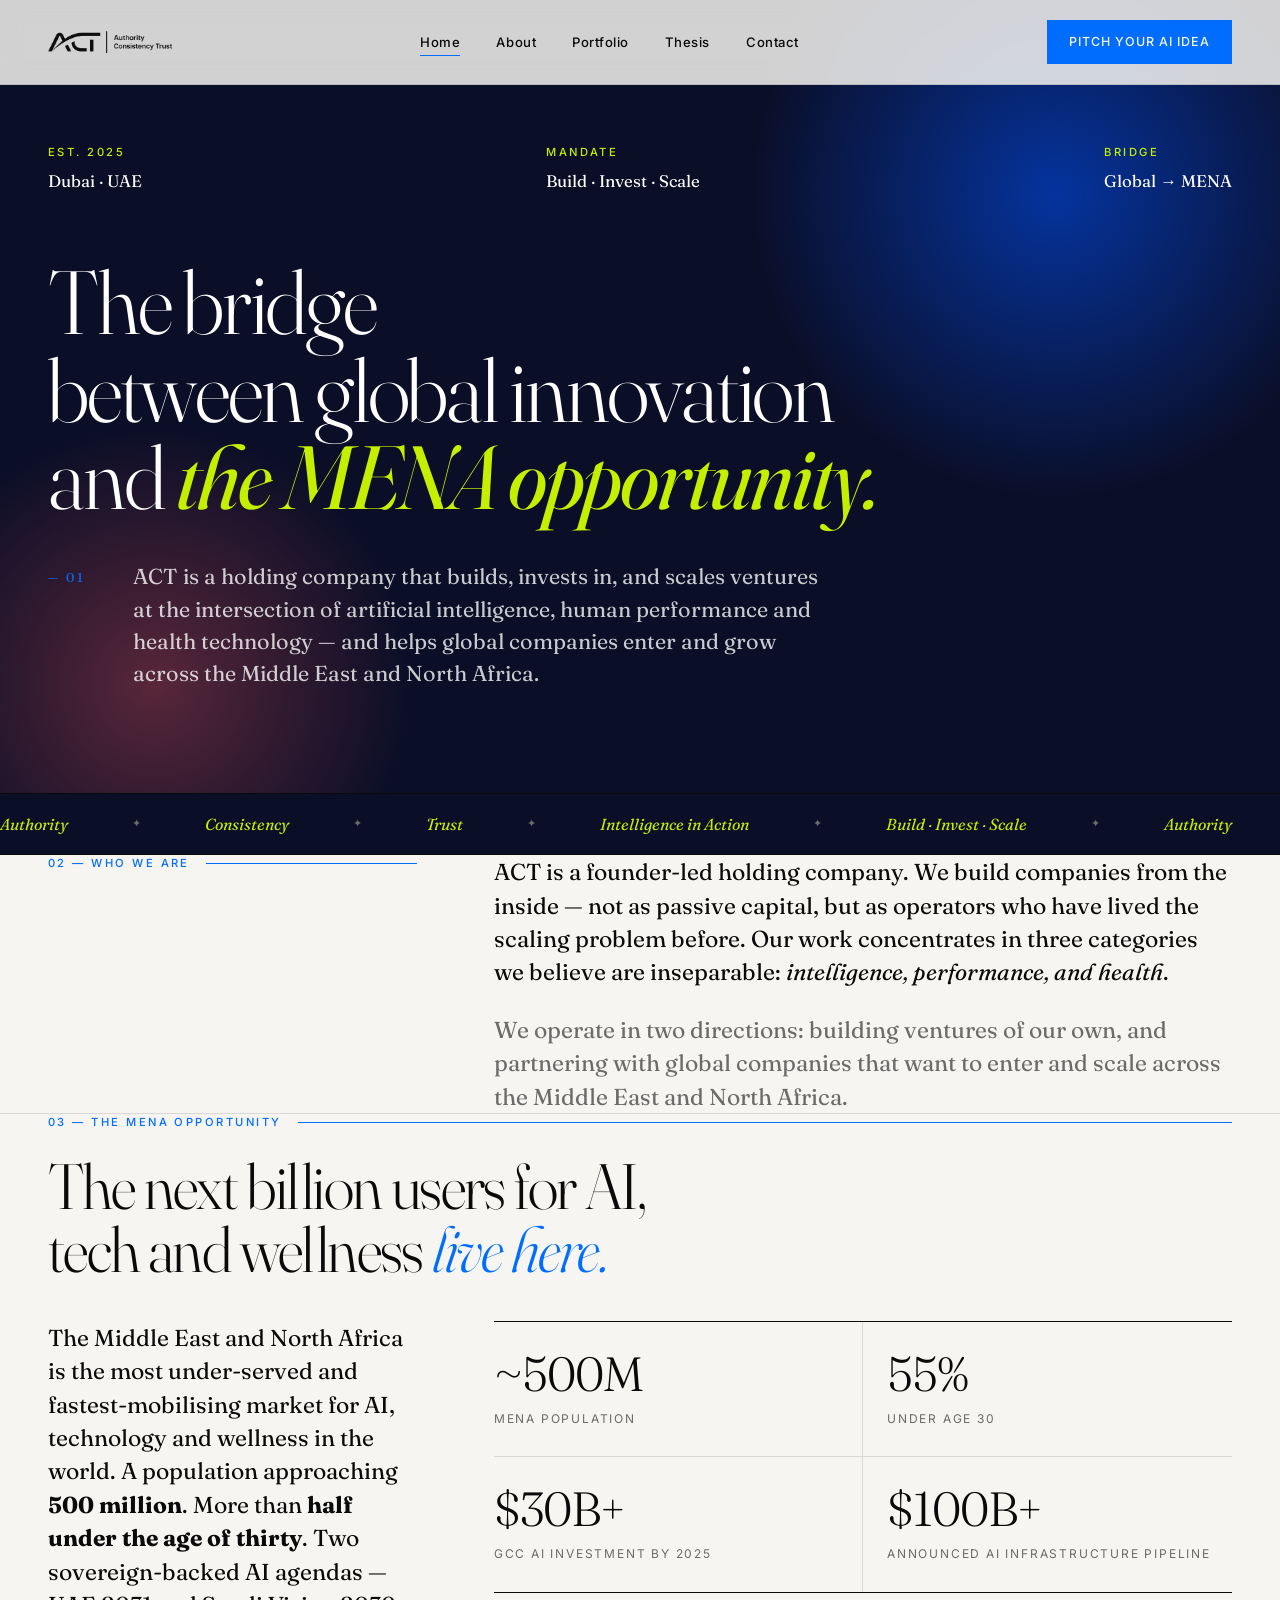
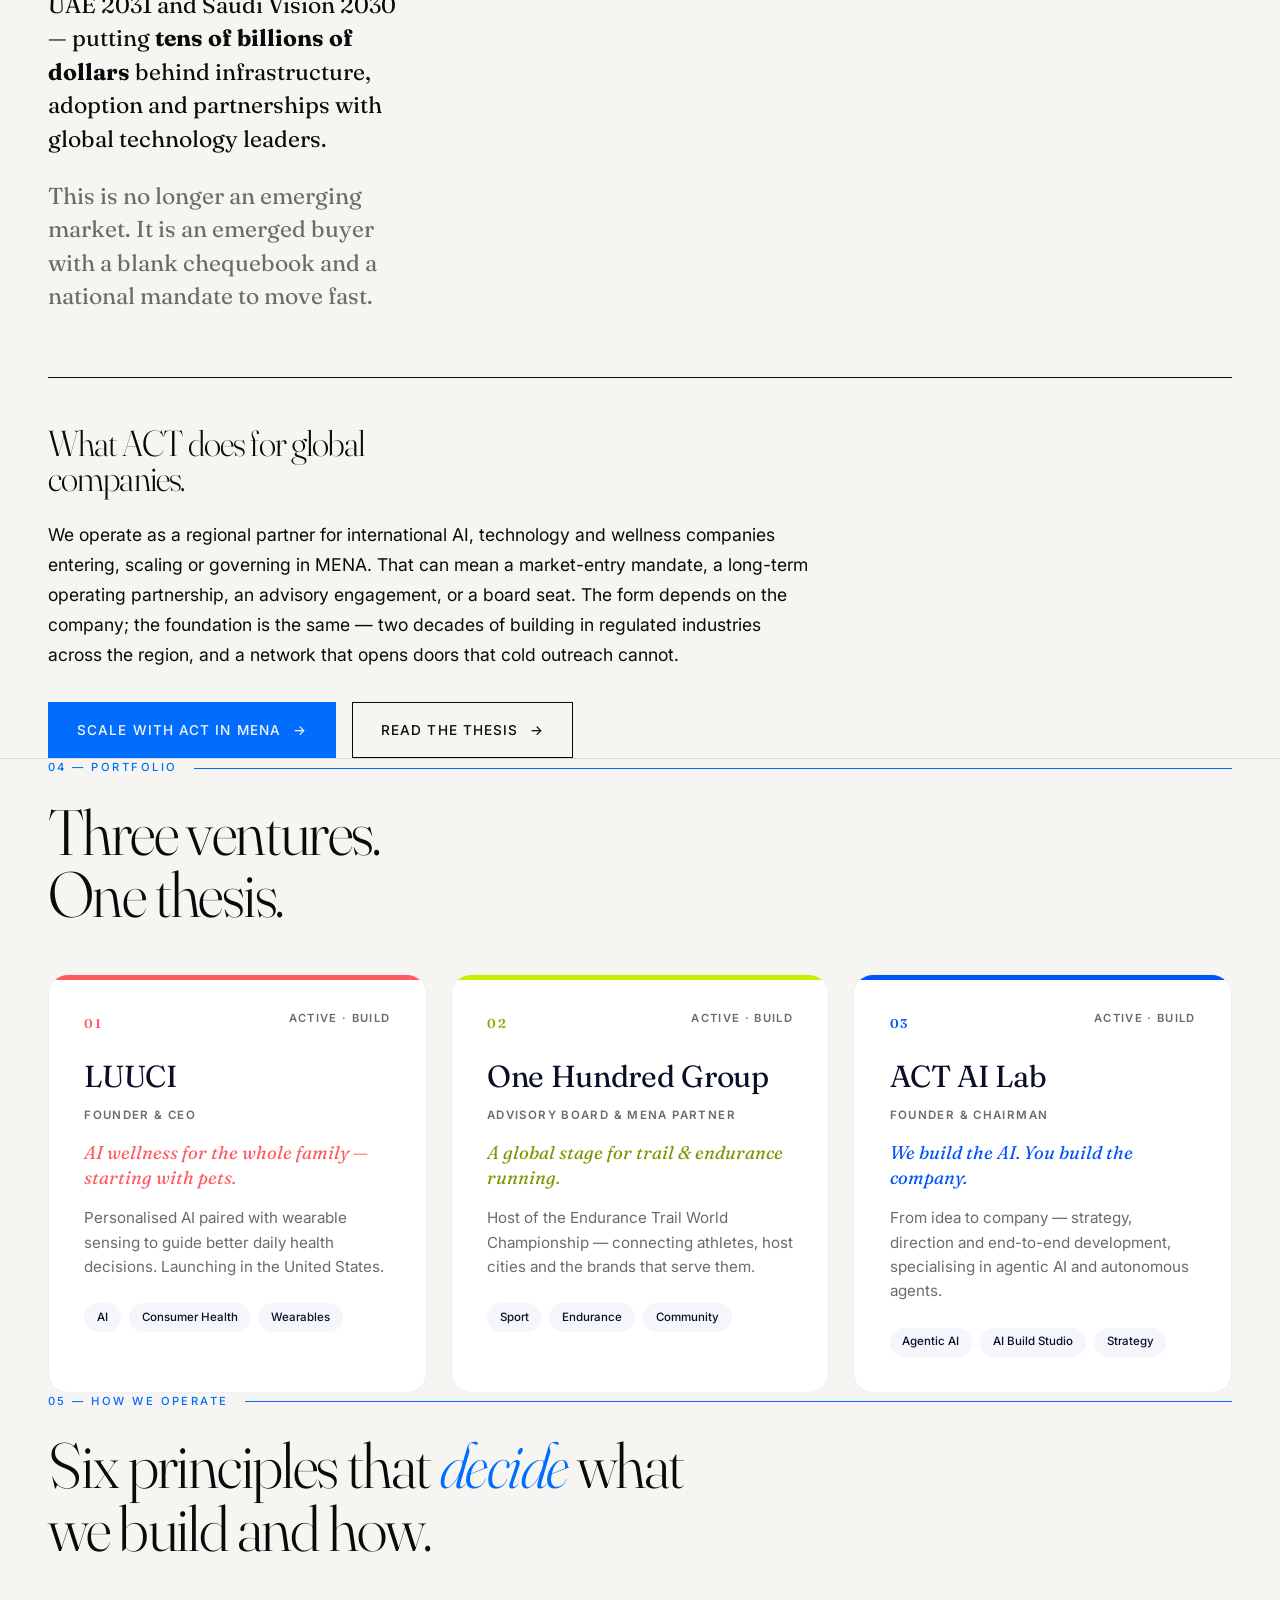
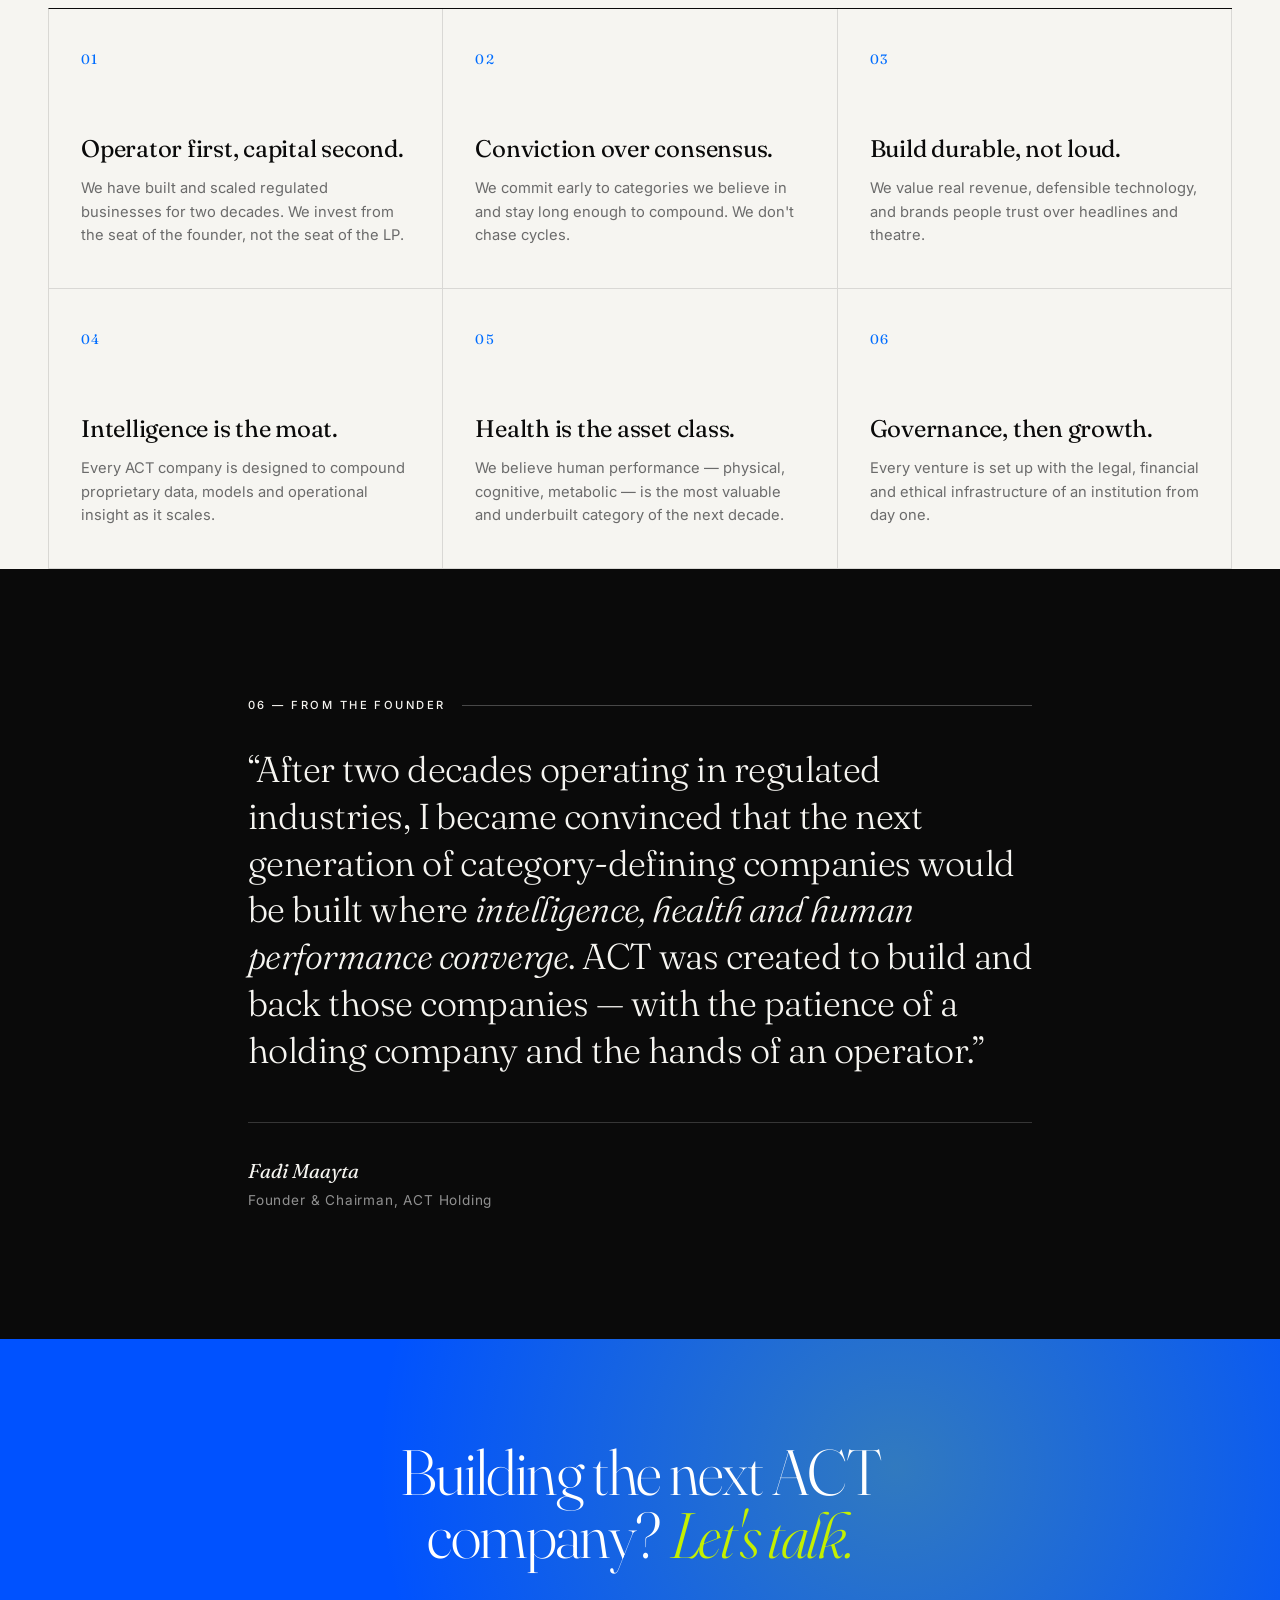
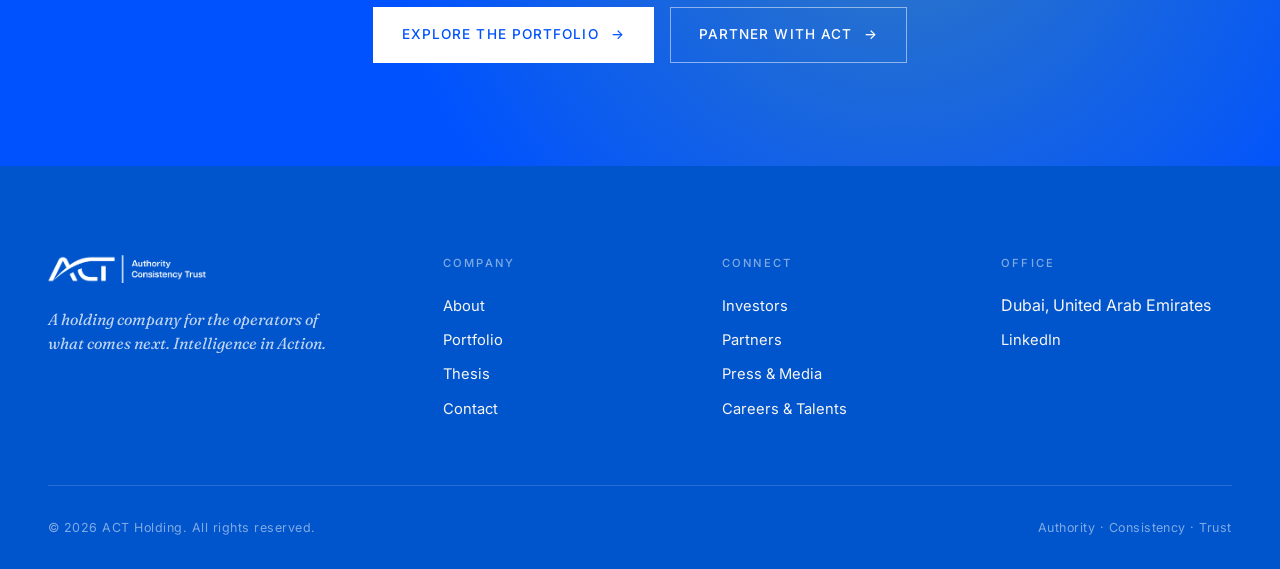
==== index.html @ 9101738a "Update index.html" ====
<!doctype html>
<html lang="en">
<head>
  <meta charset="utf-8">
  <meta name="viewport" content="width=device-width, initial-scale=1">
  <title>ACT Holding — Intelligence in Action</title>
  <meta name="description" content="ACT is a Dubai-based holding company building and scaling ventures at the intersection of artificial intelligence, human performance and health technology.">
  <meta property="og:title" content="ACT Holding — Intelligence in Action">
  <meta property="og:description" content="A holding company building and scaling ventures at the intersection of artificial intelligence, human performance and health technology.">
  <meta property="og:type" content="website">
  <link rel="icon" type="image/png" href="assets/logos/act-logo-black.png">
  <link rel="stylesheet" href="assets/styles.css">
</head>
<body>

<nav class="nav" aria-label="Primary">
  <div class="nav-inner">
    <a href="index.html" class="nav-logo" aria-label="ACT Holding home">
      <img src="assets/logos/act-logo-black.png" alt="ACT Holding">
    </a>
    <ul class="nav-links" id="nav-links">
      <li><a href="index.html" class="current">Home</a></li>
      <li><a href="about.html">About</a></li>
      <li><a href="portfolio.html">Portfolio</a></li>
      <li><a href="thesis.html">Thesis</a></li>
      <li><a href="contact.html">Contact</a></li>
    </ul>
    <a href="apply.html" class="nav-cta">Pitch Your AI Idea</a>
    <button class="menu-toggle" aria-label="Toggle menu" aria-expanded="false" aria-controls="nav-links">
      <svg viewBox="0 0 24 24" fill="none" stroke="currentColor" stroke-width="1.5"><path d="M3 6h18M3 12h18M3 18h18"/></svg>
    </button>
  </div>
</nav>

<!-- HERO -->
<header class="hero container">
  <div class="hero-meta">
    <div class="hero-meta-block">
      <span class="eyebrow muted">Est. 2025</span>
      <span class="value">Dubai · UAE</span>
    </div>
    <div class="hero-meta-block">
      <span class="eyebrow muted">Mandate</span>
      <span class="value">Build · Invest · Scale</span>
    </div>
    <div class="hero-meta-block">
      <span class="eyebrow muted">Bridge</span>
      <span class="value">Global → MENA</span>
    </div>
  </div>

  <h1 class="display h1">
    The bridge<br>
    between global innovation<br>
    and <span class="em">the MENA opportunity.</span>
  </h1>

  <div class="hero-tagline">
    <span class="hero-tagline-num">— 01</span>
    <p>
      ACT is a holding company that builds, invests in, and scales ventures at
      the intersection of artificial intelligence, human performance and
      health technology — and helps global companies enter and grow across
      the Middle East and North Africa.
    </p>
  </div>
</header>

<!-- TICKER -->
<div class="ticker" aria-hidden="true">
  <div class="ticker-track">
    <span class="ticker-item">Authority</span>
    <span class="ticker-item">Consistency</span>
    <span class="ticker-item">Trust</span>
    <span class="ticker-item">Intelligence in Action</span>
    <span class="ticker-item">Build · Invest · Scale</span>
    <span class="ticker-item">Authority</span>
    <span class="ticker-item">Consistency</span>
    <span class="ticker-item">Trust</span>
    <span class="ticker-item">Intelligence in Action</span>
    <span class="ticker-item">Build · Invest · Scale</span>
  </div>
</div>

<!-- WHO WE ARE -->
<section class="container reveal">
  <div class="two-col">
    <div>
      <div class="divider">
        <span class="eyebrow">02 — Who we are</span>
        <span class="line"></span>
      </div>
    </div>
    <div>
      <p class="lead">
        ACT is a founder-led holding company. We build companies from the inside —
        not as passive capital, but as operators who have lived the
        scaling problem before. Our work concentrates in three categories
        we believe are inseparable: <em>intelligence, performance, and health</em>.
      </p>
      <p class="lead" style="margin-top: 1.5rem; color: var(--muted);">
        We operate in two directions: building ventures of our own, and
        partnering with global companies that want to enter and scale
        across the Middle East and North Africa.
      </p>
    </div>
  </div>
</section>

<hr class="rule-soft">

<!-- MENA OPPORTUNITY — the core positioning -->
<section class="container reveal">
  <div class="divider">
    <span class="eyebrow">03 — The MENA opportunity</span>
    <span class="line"></span>
  </div>
  <h2 class="display h2" style="max-width: 18ch; margin-bottom: 2.5rem;">
    The next billion users for AI, tech and wellness <span class="italic">live here.</span>
  </h2>

  <div class="two-col">
    <div>
      <p class="lead" style="margin-bottom: 1.5rem;">
        The Middle East and North Africa is the most under-served and
        fastest-mobilising market for AI, technology and wellness in the world.
        A population approaching <strong>500 million</strong>. More than
        <strong>half under the age of thirty</strong>. Two sovereign-backed
        AI agendas — UAE 2031 and Saudi Vision 2030 — putting <strong>tens
        of billions of dollars</strong> behind infrastructure, adoption and
        partnerships with global technology leaders.
      </p>
      <p class="lead" style="color: var(--muted);">
        This is no longer an emerging market. It is an emerged buyer with
        a blank chequebook and a national mandate to move fast.
      </p>
    </div>

    <div>
      <div class="fact-grid" style="grid-template-columns: 1fr 1fr;">
        <div class="fact" style="border-right: 1px solid var(--hair); border-bottom: 1px solid var(--hair); padding: 1.75rem 1.5rem 1.75rem 0;">
          <span class="figure">~500M</span>
          <span class="label">MENA population</span>
        </div>
        <div class="fact" style="border-right: 0; border-bottom: 1px solid var(--hair); padding: 1.75rem 0 1.75rem 1.5rem;">
          <span class="figure">55%</span>
          <span class="label">Under age 30</span>
        </div>
        <div class="fact" style="border-right: 1px solid var(--hair); padding: 1.75rem 1.5rem 1.75rem 0;">
          <span class="figure">$30B+</span>
          <span class="label">GCC AI investment by 2025</span>
        </div>
        <div class="fact" style="border-right: 0; padding: 1.75rem 0 1.75rem 1.5rem;">
          <span class="figure">$100B+</span>
          <span class="label">Announced AI infrastructure pipeline</span>
        </div>
      </div>
    </div>
  </div>

  <div style="margin-top: 4rem; padding-top: 3rem; border-top: 1px solid var(--black);">
    <h3 class="display h3" style="max-width: 22ch; margin-bottom: 1.5rem;">
      What ACT does for global companies.
    </h3>
    <p class="body large" style="max-width: 70ch; color: var(--black); margin-bottom: 2rem;">
      We operate as a regional partner for international AI, technology and
      wellness companies entering, scaling or governing in MENA. That can
      mean a market-entry mandate, a long-term operating partnership, an
      advisory engagement, or a board seat. The form depends on the company;
      the foundation is the same — two decades of building in regulated
      industries across the region, and a network that opens doors that
      cold outreach cannot.
    </p>

    <div class="cta-row">
      <a href="contact.html#partner" class="btn btn-primary">Scale with ACT in MENA <span class="arrow">→</span></a>
      <a href="thesis.html" class="btn btn-ghost">Read the thesis <span class="arrow">→</span></a>
    </div>
  </div>
</section>

<hr class="rule-soft">

<!-- PORTFOLIO -->
<section class="container reveal ventures-section">
  <div class="divider">
    <span class="eyebrow">04 — Portfolio</span>
    <span class="line"></span>
  </div>
  <h2 class="display h2" style="max-width: 16ch; margin-bottom: 3rem;">
    Three ventures.<br>One thesis.
  </h2>

  <div class="vgrid">

    <a href="portfolio.html#luuci" class="vcard luuci">
      <div class="bar"></div>
      <span class="vnum">01</span><span class="vstage">Active · Build</span>
      <h3 class="vname">LUUCI</h3>
      <div class="vrole">Founder &amp; CEO</div>
      <p class="vtag">AI wellness for the whole family — starting with pets.</p>
      <p class="vdesc">Personalised AI paired with wearable sensing to guide better daily health decisions. Launching in the United States.</p>
      <div class="chips"><span class="chip">AI</span><span class="chip">Consumer Health</span><span class="chip">Wearables</span></div>
    </a>

    <a href="portfolio.html#one-hundred" class="vcard one">
      <div class="bar"></div>
      <span class="vnum">02</span><span class="vstage">Active · Build</span>
      <h3 class="vname">One Hundred Group</h3>
      <div class="vrole">Advisory Board &amp; MENA Partner</div>
      <p class="vtag">A global stage for trail &amp; endurance running.</p>
      <p class="vdesc">Host of the Endurance Trail World Championship — connecting athletes, host cities and the brands that serve them.</p>
      <div class="chips"><span class="chip">Sport</span><span class="chip">Endurance</span><span class="chip">Community</span></div>
    </a>

    <a href="portfolio.html#act-ai-lab" class="vcard lab">
      <div class="bar"></div>
      <span class="vnum">03</span><span class="vstage">Active · Build</span>
      <h3 class="vname">ACT AI Lab</h3>
      <div class="vrole">Founder &amp; Chairman</div>
      <p class="vtag">We build the AI. You build the company.</p>
      <p class="vdesc">From idea to company — strategy, direction and end-to-end development, specialising in agentic AI and autonomous agents.</p>
      <div class="chips"><span class="chip">Agentic AI</span><span class="chip">AI Build Studio</span><span class="chip">Strategy</span></div>
    </a>

  </div>
</section>

<!-- HOW WE OPERATE / PRINCIPLES -->
<section class="container reveal">
  <div class="divider">
    <span class="eyebrow">05 — How we operate</span>
    <span class="line"></span>
  </div>
  <h2 class="display h2" style="max-width: 18ch; margin-bottom: 3rem;">
    Six principles that <span class="italic">decide</span> what we build and how.
  </h2>

  <div class="principles-grid">
    <div class="principle">
      <span class="principle-num">01</span>
      <div>
        <h3 class="principle-title">Operator first, capital second.</h3>
        <p class="principle-body">We have built and scaled regulated businesses for two decades. We invest from the seat of the founder, not the seat of the LP.</p>
      </div>
    </div>
    <div class="principle">
      <span class="principle-num">02</span>
      <div>
        <h3 class="principle-title">Conviction over consensus.</h3>
        <p class="principle-body">We commit early to categories we believe in and stay long enough to compound. We don't chase cycles.</p>
      </div>
    </div>
    <div class="principle">
      <span class="principle-num">03</span>
      <div>
        <h3 class="principle-title">Build durable, not loud.</h3>
        <p class="principle-body">We value real revenue, defensible technology, and brands people trust over headlines and theatre.</p>
      </div>
    </div>
    <div class="principle">
      <span class="principle-num">04</span>
      <div>
        <h3 class="principle-title">Intelligence is the moat.</h3>
        <p class="principle-body">Every ACT company is designed to compound proprietary data, models and operational insight as it scales.</p>
      </div>
    </div>
    <div class="principle">
      <span class="principle-num">05</span>
      <div>
        <h3 class="principle-title">Health is the asset class.</h3>
        <p class="principle-body">We believe human performance — physical, cognitive, metabolic — is the most valuable and underbuilt category of the next decade.</p>
      </div>
    </div>
    <div class="principle">
      <span class="principle-num">06</span>
      <div>
        <h3 class="principle-title">Governance, then growth.</h3>
        <p class="principle-body">Every venture is set up with the legal, financial and ethical infrastructure of an institution from day one.</p>
      </div>
    </div>
  </div>
</section>

<!-- FOUNDER -->
<section class="founder reveal">
  <div class="container-narrow">
    <div class="divider">
      <span class="eyebrow">06 — From the founder</span>
      <span class="line" style="background: rgba(255,255,255,0.25);"></span>
    </div>

    <p class="founder-quote">
      “After two decades operating in regulated industries, I became
      convinced that the next generation of category-defining companies
      would be built where <span class="em">intelligence, health and human performance converge</span>.
      ACT was created to build and back those companies — with the
      patience of a holding company and the hands of an operator.”
    </p>

    <div class="founder-sig">
      <span class="name">Fadi Maayta</span>
      <span class="role">Founder &amp; Chairman, ACT Holding</span>
    </div>
  </div>
</section>

<!-- CTA -->
<section class="cta-block container reveal">
  <h2 class="display h2">
    Building the next ACT company? <span class="italic">Let's talk.</span>
  </h2>
  <div class="cta-row">
    <a href="portfolio.html" class="btn btn-primary">Explore the portfolio <span class="arrow">→</span></a>
    <a href="contact.html" class="btn btn-ghost">Partner with ACT <span class="arrow">→</span></a>
  </div>
</section>

<!-- FOOTER -->
<footer class="footer">
  <div class="container">
    <div class="footer-top">
      <div class="footer-logo">
        <img src="assets/logos/act-logo-white.png" alt="ACT Holding">
        <p class="footer-tag">A holding company for the operators of what comes next. Intelligence in Action.</p>
      </div>
      <div class="footer-col">
        <h4>Company</h4>
        <ul>
          <li><a href="about.html">About</a></li>
          <li><a href="portfolio.html">Portfolio</a></li>
          <li><a href="thesis.html">Thesis</a></li>
          <li><a href="contact.html">Contact</a></li>
        </ul>
      </div>
      <div class="footer-col">
        <h4>Connect</h4>
        <ul>
          <li><a href="contact.html#invest">Investors</a></li>
          <li><a href="contact.html#partner">Partners</a></li>
          <li><a href="contact.html#media">Press &amp; Media</a></li>
          <li><a href="contact.html#talent">Careers &amp; Talents</a></li>
        </ul>
      </div>
      <div class="footer-col">
        <h4>Office</h4>
        <ul>
          <li>Dubai, United Arab Emirates</li>
          <li><a href="https://www.linkedin.com/company/act-holding/" target="_blank" rel="noopener">LinkedIn</a></li>
        </ul>
      </div>
    </div>
    <div class="footer-bottom">
      <span>© 2026 ACT Holding. All rights reserved.</span>
      <span>Authority · Consistency · Trust</span>
    </div>
  </div>
</footer>

<script src="assets/scripts.js"></script>
  <script>
(function(){
  var btn = document.querySelector('.menu-toggle');
  var menu = document.getElementById('nav-links');
  if (btn && menu) {
    btn.addEventListener('click', function(){
      menu.classList.toggle('open');
    });
    menu.querySelectorAll('a').forEach(function(link){
      link.addEventListener('click', function(){
        menu.classList.remove('open');
      });
    });
  }
})();
</script>

</body>
</html>
---- assets/styles.css ----
/* =========================================================
   ACT HOLDING — EDITORIAL STYLESHEET
   Black & White. Authority. Consistency. Trust.
   ========================================================= */

@import url('https://fonts.googleapis.com/css2?family=Fraunces:opsz,wght@9..144,300;9..144,400;9..144,500;9..144,600;9..144,700&family=Inter:wght@300;400;500;600;700&display=swap');

:root {
  --black: #0a0a0a;
  --white: #ffffff;
  --paper: #f6f5f1;
  --line: #1a1a1a;
  --muted: #6b6b6b;
  --soft: #e8e6df;
  --hair: rgba(10, 10, 10, 0.12);
  --hair-strong: rgba(10, 10, 10, 0.25);

  /* Brand accent — injected across the site (Level 3) */
  --act-blue: #006DFF;
  --act-blue-dark: #0055CC;
  --act-blue-soft: rgba(0, 109, 255, 0.08);
     /* ===== BOLD REDESIGN PALETTE (added 2026) ===== */
  --electric: #0052FF;
  --coral: #FF5A5F;
  --volt: #C4F000;
  --ink: #0A0E27;
  --cloud: #F4F6FB;

  --serif: 'Fraunces', 'Times New Roman', Georgia, serif;
  --sans: 'Inter', -apple-system, BlinkMacSystemFont, 'Helvetica Neue', sans-serif;

  --container: 1280px;
  --gutter: clamp(1.25rem, 4vw, 3rem);

  --ease: cubic-bezier(0.65, 0, 0.35, 1);
}

* { box-sizing: border-box; margin: 0; padding: 0; }

html { scroll-behavior: smooth; -webkit-text-size-adjust: 100%; }

body {
  font-family: var(--sans);
  font-size: 16px;
  line-height: 1.55;
  color: var(--black);
  background: var(--paper);
  -webkit-font-smoothing: antialiased;
  -moz-osx-font-smoothing: grayscale;
  overflow-x: hidden;
}

a { color: inherit; text-decoration: none; transition: opacity .2s var(--ease); }
a:hover { opacity: 0.6; }

img { max-width: 100%; display: block; }

::selection { background: var(--black); color: var(--paper); }

/* ===== TYPOGRAPHY ===== */

.eyebrow {
  font-family: var(--sans);
  font-size: 0.7rem;
  font-weight: 500;
  letter-spacing: 0.22em;
  text-transform: uppercase;
  color: var(--act-blue);
}

.eyebrow.muted { color: var(--muted); }

.display {
  font-family: var(--serif);
  font-weight: 300;
  font-style: normal;
  font-variation-settings: 'opsz' 144;
  line-height: 0.98;
  letter-spacing: -0.025em;
}

.h1 { font-size: clamp(2.75rem, 7vw, 6.5rem); }
.h2 { font-size: clamp(2rem, 5vw, 4rem); }
.h3 { font-size: clamp(1.5rem, 3vw, 2.25rem); }

.italic { font-style: italic; color: var(--act-blue); }

.lead {
  font-family: var(--serif);
  font-weight: 400;
  font-size: clamp(1.15rem, 1.8vw, 1.5rem);
  line-height: 1.45;
  color: var(--black);
}

.body { font-size: 1rem; line-height: 1.7; color: var(--black); }
.body.large { font-size: 1.1rem; }

p + p { margin-top: 1rem; }

/* ===== LAYOUT ===== */

.container {
  max-width: var(--container);
  margin: 0 auto;
  padding: 0 var(--gutter);
}

.container-narrow {
  max-width: 880px;
  margin: 0 auto;
  padding: 0 var(--gutter);
}

section { padding: clamp(4rem, 9vw, 9rem) 0; position: relative; }

.rule { height: 1px; background: var(--black); border: 0; margin: 0; }
.rule-soft { height: 1px; background: var(--hair); border: 0; margin: 0; }

/* ===== NAV ===== */

.nav {
  position: fixed;
  top: 0; left: 0; right: 0;
  z-index: 100;
  padding: 1.25rem 0;
  background: rgba(246, 245, 241, 0.85);
  backdrop-filter: blur(14px);
  -webkit-backdrop-filter: blur(14px);
  border-bottom: 1px solid var(--hair);
  transition: background .3s var(--ease);
}

.nav-inner {
  max-width: var(--container);
  margin: 0 auto;
  padding: 0 var(--gutter);
  display: flex;
  align-items: center;
  justify-content: space-between;
  gap: 2rem;
}

.nav-logo img { height: 22px; width: auto; }

.nav-links {
  display: flex;
  gap: 2.25rem;
  align-items: center;
  list-style: none;
}

.nav-links a {
  font-family: var(--sans);
  font-size: 0.82rem;
  font-weight: 500;
  letter-spacing: 0.04em;
  color: var(--black);
  position: relative;
}

.nav-links a.current::after {
  content: '';
  position: absolute;
  left: 0; right: 0; bottom: -6px;
  height: 1px;
  background: var(--act-blue);
}

.nav-cta {
  font-family: var(--sans);
  font-size: 0.78rem;
  font-weight: 500;
  letter-spacing: 0.08em;
  text-transform: uppercase;
  padding: 0.7rem 1.3rem;
  background: var(--act-blue);
  color: var(--paper);
  border: 1px solid var(--act-blue);
  transition: all .25s var(--ease);
  cursor: pointer;
}
.nav-cta:hover { opacity: 1; background: var(--act-blue-dark); border-color: var(--act-blue-dark); color: var(--paper); }

.menu-toggle {
  display: none;
  background: none;
  border: 0;
  cursor: pointer;
  padding: 0.5rem;
  color: var(--black);
}

.menu-toggle svg { width: 24px; height: 24px; }

/* ===== HERO ===== */

/* ===== BOLD HERO ===== */
.hero {
  background: var(--ink);
  color: #fff;
  position: relative;
  overflow: hidden;
}
.hero::before {
  content: "";
  position: absolute;
  top: -20%; right: -10%;
  width: 55vw; height: 55vw;
  max-width: 760px; max-height: 760px;
  background: radial-gradient(circle, rgba(0,82,255,.55), transparent 62%);
  pointer-events: none;
  z-index: 0;
}
.hero::after {
  content: "";
  position: absolute;
  bottom: -25%; left: -12%;
  width: 48vw; height: 48vw;
  max-width: 620px; max-height: 620px;
  background: radial-gradient(circle, rgba(255,90,95,.32), transparent 60%);
  pointer-events: none;
  z-index: 0;
}
.hero > * { position: relative; z-index: 1; }
.hero .eyebrow.muted { color: var(--volt); }
.hero-meta-block .value { color: #fff; }
.hero h1 { color: #fff; }
.hero h1 .em { color: var(--volt); font-style: italic; }
.hero-tagline-num { color: var(--volt); }
.hero-tagline p { color: rgba(255,255,255,.78); }
/* ===== END BOLD HERO ===== */

.hero {
  padding-top: clamp(8rem, 16vh, 12rem);
  padding-bottom: clamp(4rem, 8vw, 7rem);
  position: relative;
  min-height: 86vh;
  display: flex;
  flex-direction: column;
  justify-content: space-between;
}

.hero-meta {
  display: flex;
  justify-content: space-between;
  gap: 2rem;
  margin-bottom: 4rem;
  flex-wrap: wrap;
}

.hero-meta-block { display: flex; flex-direction: column; gap: 0.4rem; }
.hero-meta-block .value { font-family: var(--serif); font-size: 1.05rem; font-weight: 400; }

.hero h1 {
  margin-bottom: 2.5rem;
  max-width: 18ch;
}

.hero h1 .em {
  font-style: italic;
  font-weight: 400;
}

.hero-tagline {
  display: flex;
  align-items: flex-start;
  gap: 3rem;
  max-width: 920px;
  margin-top: auto;
  flex-wrap: wrap;
}

.hero-tagline-num {
  font-family: var(--serif);
  font-size: 0.8rem;
  letter-spacing: 0.2em;
  color: var(--act-blue);
  flex-shrink: 0;
  padding-top: 0.4rem;
}

.hero-tagline p {
  font-family: var(--serif);
  font-size: clamp(1.15rem, 1.7vw, 1.35rem);
  line-height: 1.5;
  max-width: 50ch;
}

/* ===== MARQUEE / TICKER ===== */

/* ===== BOLD TICKER ===== */
.ticker {
  background: var(--ink) !important;
  border-top: 2px solid var(--ink);
  border-bottom: 2px solid var(--ink);
}
.ticker-item {
  color: var(--volt);
  font-style: italic;
  font-weight: 500;
}
.ticker-item::after {
  content: '✦';
  color: var(--electric);
  font-style: normal;
}
/* ===== END BOLD TICKER ===== */

.ticker {
  border-top: 1px solid var(--black);
  border-bottom: 1px solid var(--black);
  padding: 1.1rem 0;
  overflow: hidden;
  background: var(--paper);
}

.ticker-track {
  display: flex;
  gap: 4rem;
  animation: scroll 38s linear infinite;
  white-space: nowrap;
  width: max-content;
}

.ticker-item {
  font-family: var(--serif);
  font-size: 1rem;
  font-style: italic;
  font-weight: 400;
  display: flex;
  align-items: center;
  gap: 4rem;
}

.ticker-item::after {
  content: '✦';
  font-style: normal;
  font-size: 0.7rem;
  color: var(--muted);
}

@keyframes scroll {
  from { transform: translateX(0); }
  to { transform: translateX(-50%); }
}

/* ===== TWO-COL GRID ===== */

.two-col {
  display: grid;
  grid-template-columns: 1fr 2fr;
  gap: clamp(2rem, 6vw, 6rem);
  align-items: start;
}

.two-col-eq {
  display: grid;
  grid-template-columns: 1fr 1fr;
  gap: clamp(2rem, 6vw, 5rem);
  align-items: start;
}

@media (max-width: 860px) {
  .two-col, .two-col-eq { grid-template-columns: 1fr; }
}

/* ===== PORTFOLIO ===== */

.portfolio-list { border-top: 1px solid var(--black); }

.portfolio-row {
  border-bottom: 1px solid var(--hair);
  display: grid;
  grid-template-columns: 60px 1fr 1.2fr auto;
  gap: 2rem;
  padding: clamp(2rem, 4vw, 3.5rem) 0;
  align-items: baseline;
  cursor: pointer;
  transition: padding-left .35s var(--ease), background .35s var(--ease);
  position: relative;
}

.portfolio-row:hover {
  padding-left: 1.5rem;
  background: var(--soft);
}

.portfolio-row:hover .arrow { transform: translateX(8px); }

.portfolio-row .num {
  font-family: var(--serif);
  font-size: 0.85rem;
  color: var(--act-blue);
  letter-spacing: 0.1em;
}

.portfolio-row .name {
  font-family: var(--serif);
  font-size: clamp(1.6rem, 3.2vw, 2.5rem);
  font-weight: 400;
  letter-spacing: -0.02em;
  line-height: 1;
}

.portfolio-row .role {
  display: block;
  font-family: var(--sans);
  font-size: 0.72rem;
  font-weight: 500;
  letter-spacing: 0.15em;
  text-transform: uppercase;
  color: var(--muted);
  margin-top: 0.85rem;
}

.portfolio-row .desc {
  font-family: var(--sans);
  font-size: 0.95rem;
  color: var(--muted);
  line-height: 1.5;
  max-width: 40ch;
}

.portfolio-row .arrow {
  font-family: var(--serif);
  font-size: 1.5rem;
  transition: transform .35s var(--ease);
}

@media (max-width: 760px) {
  .portfolio-row {
    grid-template-columns: 1fr;
    gap: 0.75rem;
    padding: 2rem 0;
  }
  .portfolio-row:hover { padding-left: 0; }
  .portfolio-row .arrow { display: none; }
}

/* ===== PRINCIPLES ===== */

.principles-grid {
  display: grid;
  grid-template-columns: repeat(3, 1fr);
  gap: 0;
  border-top: 1px solid var(--black);
  border-left: 1px solid var(--hair);
}

.principle {
  border-right: 1px solid var(--hair);
  border-bottom: 1px solid var(--hair);
  padding: 2.5rem 2rem;
  min-height: 280px;
  display: flex;
  flex-direction: column;
  justify-content: space-between;
  background: var(--paper);
  transition: background .3s var(--ease);
}

.principle:hover { background: var(--soft); }

.principle-num {
  font-family: var(--serif);
  font-size: 0.85rem;
  color: var(--act-blue);
  letter-spacing: 0.1em;
}

.principle-title {
  font-family: var(--serif);
  font-size: 1.5rem;
  font-weight: 400;
  line-height: 1.15;
  letter-spacing: -0.01em;
  margin-top: 2.5rem;
  margin-bottom: 0.9rem;
}

.principle-body {
  font-size: 0.92rem;
  line-height: 1.6;
  color: var(--muted);
}

@media (max-width: 860px) {
  .principles-grid { grid-template-columns: 1fr; }
}

/* ===== FOUNDER NOTE ===== */

.founder {
  background: var(--black);
  color: var(--paper);
  padding: clamp(5rem, 10vw, 9rem) 0;
}

.founder ::selection { background: var(--paper); color: var(--black); }

.founder .eyebrow { color: var(--paper); }
.founder .eyebrow.muted { color: rgba(255,255,255,0.5); }

.founder-quote {
  font-family: var(--serif);
  font-weight: 300;
  font-size: clamp(1.5rem, 3vw, 2.25rem);
  line-height: 1.3;
  letter-spacing: -0.015em;
  margin-top: 2rem;
  margin-bottom: 3rem;
}

.founder-quote .em { font-style: italic; }

.founder-sig {
  display: flex;
  flex-direction: column;
  gap: 0.25rem;
  border-top: 1px solid rgba(255,255,255,0.18);
  padding-top: 2rem;
}

.founder-sig .name {
  font-family: var(--serif);
  font-size: 1.25rem;
  font-style: italic;
}

.founder-sig .role {
  font-size: 0.85rem;
  color: rgba(255,255,255,0.55);
  letter-spacing: 0.06em;
}

/* ===== CTA BLOCK ===== */

.cta-block {
  border-top: 1px solid var(--black);
  padding: clamp(4rem, 8vw, 7rem) 0;
}

.cta-block .h2 { max-width: 16ch; margin-bottom: 2.5rem; }

.cta-row {
  display: flex;
  gap: 1rem;
  flex-wrap: wrap;
}

.btn {
  display: inline-flex;
  align-items: center;
  gap: 0.75rem;
  font-family: var(--sans);
  font-size: 0.85rem;
  font-weight: 500;
  letter-spacing: 0.08em;
  text-transform: uppercase;
  padding: 1.05rem 1.75rem;
  border: 1px solid var(--black);
  transition: all .25s var(--ease);
  cursor: pointer;
}

.btn-primary { background: var(--act-blue); color: var(--paper); border-color: var(--act-blue); }
.btn-primary:hover { opacity: 1; background: var(--act-blue-dark); border-color: var(--act-blue-dark); color: var(--paper); }

.btn-ghost { background: transparent; color: var(--black); }
.btn-ghost:hover { opacity: 1; background: var(--black); color: var(--paper); }

.btn .arrow { transition: transform .25s var(--ease); }
.btn:hover .arrow { transform: translateX(4px); }

/* ===== FOOTER ===== */

.footer {
  background: var(--act-blue-dark);
  color: var(--paper);
  padding: clamp(4rem, 7vw, 6rem) 0 2rem;
}

.footer ::selection { background: var(--paper); color: var(--black); }

.footer-top {
  display: grid;
  grid-template-columns: 1.5fr 1fr 1fr 1fr;
  gap: 3rem;
  padding-bottom: 4rem;
  border-bottom: 1px solid rgba(255,255,255,0.15);
}

.footer-logo img { height: 28px; width: auto; margin-bottom: 1.5rem; }

.footer-tag {
  font-family: var(--serif);
  font-style: italic;
  font-size: 1rem;
  color: rgba(255,255,255,0.75);
  max-width: 30ch;
  line-height: 1.5;
}

.footer-col h4 {
  font-family: var(--sans);
  font-size: 0.7rem;
  font-weight: 500;
  letter-spacing: 0.2em;
  text-transform: uppercase;
  color: rgba(255,255,255,0.5);
  margin-bottom: 1.25rem;
}

.footer-col ul { list-style: none; display: flex; flex-direction: column; gap: 0.6rem; }
.footer-col a { font-family: var(--sans); font-size: 0.92rem; color: var(--paper); }

.footer-bottom {
  padding-top: 2rem;
  display: flex;
  justify-content: space-between;
  gap: 1rem;
  flex-wrap: wrap;
  font-size: 0.78rem;
  color: rgba(255,255,255,0.5);
  letter-spacing: 0.04em;
}

@media (max-width: 860px) {
  .footer-top { grid-template-columns: 1fr 1fr; }
  .footer-logo { grid-column: 1 / -1; }
}

@media (max-width: 540px) {
  .footer-top { grid-template-columns: 1fr; }
}

/* ===== PAGE HEADER (interior pages) ===== */

.page-header {
  padding-top: clamp(7rem, 14vh, 10rem);
  padding-bottom: clamp(3rem, 6vw, 5rem);
}

.page-header .eyebrow { margin-bottom: 1.5rem; display: block; }
.page-header .h1 { max-width: 18ch; }
.page-header .lead { margin-top: 2rem; max-width: 55ch; }

/* ===== LONG-FORM PROSE ===== */

.prose {
  font-family: var(--serif);
  font-size: 1.18rem;
  line-height: 1.65;
  font-weight: 400;
}

.prose p { margin-bottom: 1.5rem; }

.prose h2 {
  font-family: var(--serif);
  font-weight: 400;
  font-size: clamp(1.65rem, 3vw, 2.25rem);
  line-height: 1.15;
  letter-spacing: -0.015em;
  margin-top: 4rem;
  margin-bottom: 1.5rem;
}

.prose h2::before {
  content: counter(prose-h2, decimal-leading-zero) ' / ';
  counter-increment: prose-h2;
  font-size: 0.7rem;
  font-family: var(--sans);
  font-style: normal;
  font-weight: 500;
  letter-spacing: 0.2em;
  color: var(--muted);
  vertical-align: middle;
  margin-right: 0.5rem;
}

.prose { counter-reset: prose-h2; }

.prose blockquote {
  border-left: 2px solid var(--black);
  padding-left: 2rem;
  margin: 2.5rem 0;
  font-style: italic;
  font-size: 1.3rem;
  line-height: 1.4;
}

.prose strong { font-weight: 600; }
.prose em { font-style: italic; }

/* ===== PORTFOLIO COMPANY CARD (Portfolio page) ===== */

.company-card {
  border-top: 1px solid var(--black);
  padding: clamp(3rem, 6vw, 5rem) 0;
  display: grid;
  grid-template-columns: 1fr 2fr;
  gap: clamp(2rem, 5vw, 5rem);
}

.company-card:last-of-type { border-bottom: 1px solid var(--black); }

.company-meta { display: flex; flex-direction: column; gap: 1.5rem; }

.company-meta .num {
  font-family: var(--serif);
  font-size: 0.85rem;
  letter-spacing: 0.15em;
  color: var(--act-blue);
}

.company-meta .stage {
  font-family: var(--sans);
  font-size: 0.72rem;
  font-weight: 500;
  letter-spacing: 0.15em;
  text-transform: uppercase;
  display: inline-flex;
  align-items: center;
  padding: 0.4rem 0.75rem;
  border: 1px solid var(--black);
  width: fit-content;
}

.company-name {
  font-family: var(--serif);
  font-weight: 400;
  font-size: clamp(2.5rem, 5vw, 4rem);
  line-height: 0.95;
  letter-spacing: -0.025em;
  margin-bottom: 0.75rem;
}

.company-role {
  display: inline-block;
  font-family: var(--sans);
  font-size: 0.72rem;
  font-weight: 500;
  letter-spacing: 0.18em;
  text-transform: uppercase;
  color: var(--black);
  padding: 0.5rem 0.85rem;
  border: 1px solid var(--black);
  margin-bottom: 1.5rem;
}

.company-tagline {
  font-family: var(--serif);
  font-style: italic;
  font-size: 1.2rem;
  color: var(--muted);
  margin-bottom: 2rem;
}

.company-desc { font-size: 1rem; line-height: 1.7; margin-bottom: 2rem; max-width: 60ch; }

.tag-row {
  display: flex;
  flex-wrap: wrap;
  gap: 0.5rem;
}

.tag {
  font-family: var(--sans);
  font-size: 0.72rem;
  font-weight: 500;
  letter-spacing: 0.08em;
  text-transform: uppercase;
  padding: 0.4rem 0.75rem;
  border: 1px solid var(--hair-strong);
  color: var(--muted);
}

@media (max-width: 860px) {
  .company-card { grid-template-columns: 1fr; }
}

/* ===== CONTACT FORM ===== */

.form-grid {
  display: grid;
  grid-template-columns: 1fr 1fr;
  gap: 2rem;
}

.form-field { display: flex; flex-direction: column; gap: 0.5rem; grid-column: span 1; }
.form-field.full { grid-column: span 2; }

.form-field label {
  font-family: var(--sans);
  font-size: 0.72rem;
  font-weight: 500;
  letter-spacing: 0.15em;
  text-transform: uppercase;
  color: var(--muted);
}

.form-field input, .form-field textarea, .form-field select {
  font-family: var(--serif);
  font-size: 1.05rem;
  padding: 0.85rem 0;
  border: 0;
  border-bottom: 1px solid var(--hair-strong);
  background: transparent;
  color: var(--black);
  outline: none;
  transition: border-color .2s var(--ease);
  border-radius: 0;
}

.form-field input:focus, .form-field textarea:focus, .form-field select:focus {
  border-bottom-color: var(--act-blue);
}

.form-field input::selection,
.form-field textarea::selection { background: var(--act-blue); color: var(--paper); }

.form-field textarea { resize: vertical; min-height: 120px; font-family: var(--serif); }

.form-submit { margin-top: 1.5rem; }

@media (max-width: 720px) {
  .form-grid { grid-template-columns: 1fr; }
  .form-field.full { grid-column: span 1; }
}

/* ===== CONTACT CHANNELS ===== */

.channels {
  display: grid;
  grid-template-columns: repeat(2, 1fr);
  gap: 0;
  border-top: 1px solid var(--black);
}

.channel {
  border-bottom: 1px solid var(--hair);
  padding: 2.5rem 0;
  display: flex;
  flex-direction: column;
  gap: 0.5rem;
}

.channel:nth-child(odd) { padding-right: 2rem; border-right: 1px solid var(--hair); padding-left: 0; }
.channel:nth-child(even) { padding-left: 2rem; }

.channel .label {
  font-family: var(--sans);
  font-size: 0.72rem;
  font-weight: 500;
  letter-spacing: 0.18em;
  text-transform: uppercase;
  color: var(--muted);
}

.channel .value {
  font-family: var(--serif);
  font-size: 1.4rem;
  line-height: 1.3;
}

@media (max-width: 720px) {
  .channels { grid-template-columns: 1fr; }
  .channel { padding: 1.75rem 0 !important; border-right: 0 !important; }
}

/* ===== ABOUT SECTIONS ===== */

.fact-grid {
  display: grid;
  grid-template-columns: repeat(4, 1fr);
  gap: 0;
  border-top: 1px solid var(--black);
  border-bottom: 1px solid var(--black);
}

.fact {
  padding: 2.5rem 1.5rem 2.5rem 0;
  border-right: 1px solid var(--hair);
  display: flex;
  flex-direction: column;
  gap: 0.75rem;
}

.fact:last-child { border-right: 0; }

.fact .figure {
  font-family: var(--serif);
  font-weight: 300;
  font-size: clamp(2.25rem, 4vw, 3rem);
  line-height: 1;
  letter-spacing: -0.02em;
}

.fact .label {
  font-family: var(--sans);
  font-size: 0.75rem;
  letter-spacing: 0.15em;
  text-transform: uppercase;
  color: var(--muted);
}

@media (max-width: 720px) {
  .fact-grid { grid-template-columns: 1fr 1fr; }
  .fact:nth-child(2) { border-right: 0; }
  .fact:nth-child(1), .fact:nth-child(2) { border-bottom: 1px solid var(--hair); }
}

/* ===== MOBILE NAV ===== */

@media (max-width: 860px) {
  .nav-links { display: none; }
  .nav-cta { display: none; }
  .menu-toggle { display: flex; align-items: center; }

    .nav-links.open {
    display: flex;
    position: fixed;
    inset: 0;
    background: var(--paper);
    flex-direction: column;
    justify-content: flex-start;
    align-items: center;
    gap: 2rem;
    padding: 6rem 2rem 3rem;
    z-index: 99;
    overflow-y: auto;
    -webkit-overflow-scrolling: touch;
  }

  .nav-links.open a { font-size: 1.5rem; font-family: var(--serif); }
}

/* ===== ANIMATIONS ===== */

@keyframes fadeUp {
  from { opacity: 0; transform: translateY(24px); }
  to { opacity: 1; transform: translateY(0); }
}

.reveal {
  opacity: 0;
  transform: translateY(24px);
  transition: opacity .9s var(--ease), transform .9s var(--ease);
}

.reveal.in {
  opacity: 1;
  transform: translateY(0);
}

.hero h1, .hero-tagline, .hero-meta-block, .page-header .eyebrow, .page-header .h1, .page-header .lead {
  animation: fadeUp 1.1s var(--ease) both;
}

.hero-meta-block:nth-child(1) { animation-delay: 0.05s; }
.hero-meta-block:nth-child(2) { animation-delay: 0.12s; }
.hero-meta-block:nth-child(3) { animation-delay: 0.18s; }
.hero h1 { animation-delay: 0.25s; }
.hero-tagline { animation-delay: 0.45s; }

.page-header .eyebrow { animation-delay: 0.05s; }
.page-header .h1 { animation-delay: 0.15s; }
.page-header .lead { animation-delay: 0.35s; }

/* ===== UTILITIES ===== */

.divider {
  display: flex;
  align-items: center;
  gap: 1rem;
  margin-bottom: 1.5rem;
}

.divider .line { flex: 1; height: 1px; background: var(--act-blue); }
.divider .eyebrow { white-space: nowrap; }

.text-muted { color: var(--muted); }

@media (prefers-reduced-motion: reduce) {
  *, *::before, *::after {
    animation-duration: 0.01ms !important;
    transition-duration: 0.01ms !important;
    scroll-behavior: auto !important;
  }
}
/* === ALIGNMENT PATCH === */
.cta-block {
  padding-left: clamp(1.25rem, 4vw, 3rem);
  padding-right: clamp(1.25rem, 4vw, 3rem);
}
.form-grid,
.channels {
  padding-left: clamp(1.25rem, 4vw, 3rem);
  padding-right: clamp(1.25rem, 4vw, 3rem);
}
.container-narrow {
  max-width: 880px !important;
  margin-left: auto !important;
  margin-right: auto !important;
  padding-left: clamp(1.25rem, 4vw, 3rem) !important;
  padding-right: clamp(1.25rem, 4vw, 3rem) !important;
}
/* === THESIS PULL LEFT === */
.page-header.container-narrow,
section.container-narrow {
  max-width: 1000px !important;
  margin-left: 0 !important;
  margin-right: auto !important;
  padding-left: clamp(1.5rem, 5vw, 4rem) !important;
}
/* === APPLY PAGE GUTTER FIX === */
.lab-section.container,
.page-header.container {
  padding-left: clamp(1.25rem, 4vw, 3rem) !important;
  padding-right: clamp(1.25rem, 4vw, 3rem) !important;
}
.lab-section .form-grid,
.lab-section .choice-group,
.lab-section .form-section-header,
.lab-section .sub-label,
.lab-section .divider,
.lab-section .lab-h2,
.lab-section .lab-body {
  padding-left: 0 !important;
  padding-right: 0 !important;
}

/* ===== BOLD VENTURE CARDS ===== */
.vgrid {
  display: grid;
  grid-template-columns: repeat(3, 1fr);
  gap: 1.5rem;
}
.vcard {
  background: #fff;
  border-radius: 20px;
  padding: 2.2rem;
  position: relative;
  overflow: hidden;
  transition: transform .3s, box-shadow .3s;
  border: 1px solid rgba(10,14,39,.06);
  cursor: pointer;
  text-decoration: none;
  color: var(--ink);
  display: block;
}
.vcard:hover {
  transform: translateY(-6px);
  box-shadow: 0 24px 50px -20px rgba(10,14,39,.25);
  opacity: 1;
}
.vcard .bar {
  position: absolute;
  top: 0; left: 0; right: 0;
  height: 5px;
}
.vcard.luuci .bar { background: var(--coral); }
.vcard.one .bar { background: var(--volt); }
.vcard.lab .bar { background: var(--electric); }
.vnum {
  font-family: var(--serif);
  font-size: .8rem;
  letter-spacing: .15em;
  font-weight: 600;
  margin-bottom: 1.2rem;
  display: inline-block;
}
.vcard.luuci .vnum { color: var(--coral); }
.vcard.one .vnum { color: #8aa800; }
.vcard.lab .vnum { color: var(--electric); }
.vstage {
  font-size: .7rem;
  font-weight: 600;
  letter-spacing: .12em;
  text-transform: uppercase;
  color: var(--muted);
  float: right;
}
.vname {
  font-family: var(--serif);
  font-weight: 400;
  font-size: 1.9rem;
  letter-spacing: -.01em;
  margin-bottom: .4rem;
}
.vrole {
  font-size: .72rem;
  font-weight: 600;
  letter-spacing: .12em;
  text-transform: uppercase;
  color: var(--muted);
  margin-bottom: 1rem;
}
.vtag {
  font-family: var(--serif);
  font-style: italic;
  font-size: 1.15rem;
  line-height: 1.35;
  margin-bottom: 1rem;
}
.vcard.luuci .vtag { color: var(--coral); }
.vcard.one .vtag { color: #7a9600; }
.vcard.lab .vtag { color: var(--electric); }
.vdesc {
  font-size: .95rem;
  line-height: 1.6;
  color: var(--muted);
  margin-bottom: 1.5rem;
}
.chips { display: flex; flex-wrap: wrap; gap: .5rem; }
.chip {
  font-size: .72rem;
  font-weight: 500;
  padding: .35rem .8rem;
  border-radius: 100px;
  background: var(--cloud);
  color: var(--ink);
}
.vcard.luuci:hover { background: linear-gradient(180deg,#fff,#fff6f6); }
.vcard.one:hover { background: linear-gradient(180deg,#fff,#fbffe8); }
.vcard.lab:hover { background: linear-gradient(180deg,#fff,#f3f7ff); }
@media (max-width: 900px) {
  .vgrid { grid-template-columns: 1fr; }
}
/* ===== END BOLD VENTURE CARDS ===== */

/* ===== BOLD CTA BAND ===== */
.cta-block {
  background: var(--electric);
  color: #fff;
  border-top: 0;
  position: relative;
  overflow: hidden;
  text-align: center;
}
.cta-block::before {
  content: "";
  position: absolute;
  inset: 0;
  background: radial-gradient(circle at 70% 30%, rgba(196,240,0,.25), transparent 55%);
  pointer-events: none;
}
.cta-block > * { position: relative; z-index: 1; }
.cta-block .h2 { color: #fff; margin-left: auto; margin-right: auto; }
.cta-block .h2 .italic { color: var(--volt); }
.cta-block .cta-row { justify-content: center; }
.cta-block .btn-primary {
  background: #fff;
  color: var(--electric);
  border-color: #fff;
}
.cta-block .btn-primary:hover {
  background: var(--ink);
  color: #fff;
  border-color: var(--ink);
}
.cta-block .btn-ghost {
  color: #fff;
  border-color: rgba(255,255,255,.5);
}
.cta-block .btn-ghost:hover {
  background: #fff;
  color: var(--electric);
  border-color: #fff;
}
/* ===== END BOLD CTA BAND ===== */

/* ===== PORTFOLIO CARD ACCENTS ===== */
.company-card.accent { padding-left: 2rem; position: relative; }
.company-card.accent::before {
  content: "";
  position: absolute;
  left: 0;
  top: clamp(3rem, 6vw, 5rem);
  bottom: clamp(3rem, 6vw, 5rem);
  width: 5px;
  border-radius: 4px;
}
.company-card.accent.luuci::before { background: var(--coral); }
.company-card.accent.one::before { background: var(--volt); }
.company-card.accent.lab::before { background: var(--electric); }
.company-card.accent.luuci .num { color: var(--coral); }
.company-card.accent.one .num { color: #8aa800; }
.company-card.accent.lab .num { color: var(--electric); }
.company-card.accent.luuci .company-tagline { color: var(--coral); }
.company-card.accent.one .company-tagline { color: #7a9600; }
.company-card.accent.lab .company-tagline { color: var(--electric); }
@media (max-width: 860px) {
  .company-card.accent { padding-left: 1.5rem; }
}
/* ===== END PORTFOLIO CARD ACCENTS ===== */

/* ===== MOBILE MENU FIX ===== */
@media (max-width: 860px) {
  .nav { backdrop-filter: none !important; -webkit-backdrop-filter: none !important; }
  #nav-links.nav-links { position: fixed !important; }
  #nav-links.nav-links.open {
    display: flex !important;
    top: 0 !important; left: 0 !important; right: 0 !important; bottom: 0 !important;
    width: 100vw !important; height: 100vh !important;
    background: #0A0E27 !important;
    flex-direction: column;
    justify-content: center;
    align-items: center;
    gap: 1.75rem;
    padding: 5rem 2rem;
    z-index: 99999 !important;
    overflow-y: auto;
  }
  #nav-links.nav-links:not(.open) {
    display: none !important;
  }
  #nav-links.nav-links.open a {
    color: #fff !important;
    font-size: 1.5rem;
    font-family: var(--serif);
    opacity: 1 !important;
  }
}
/* ===== END MOBILE MENU FIX ===== */
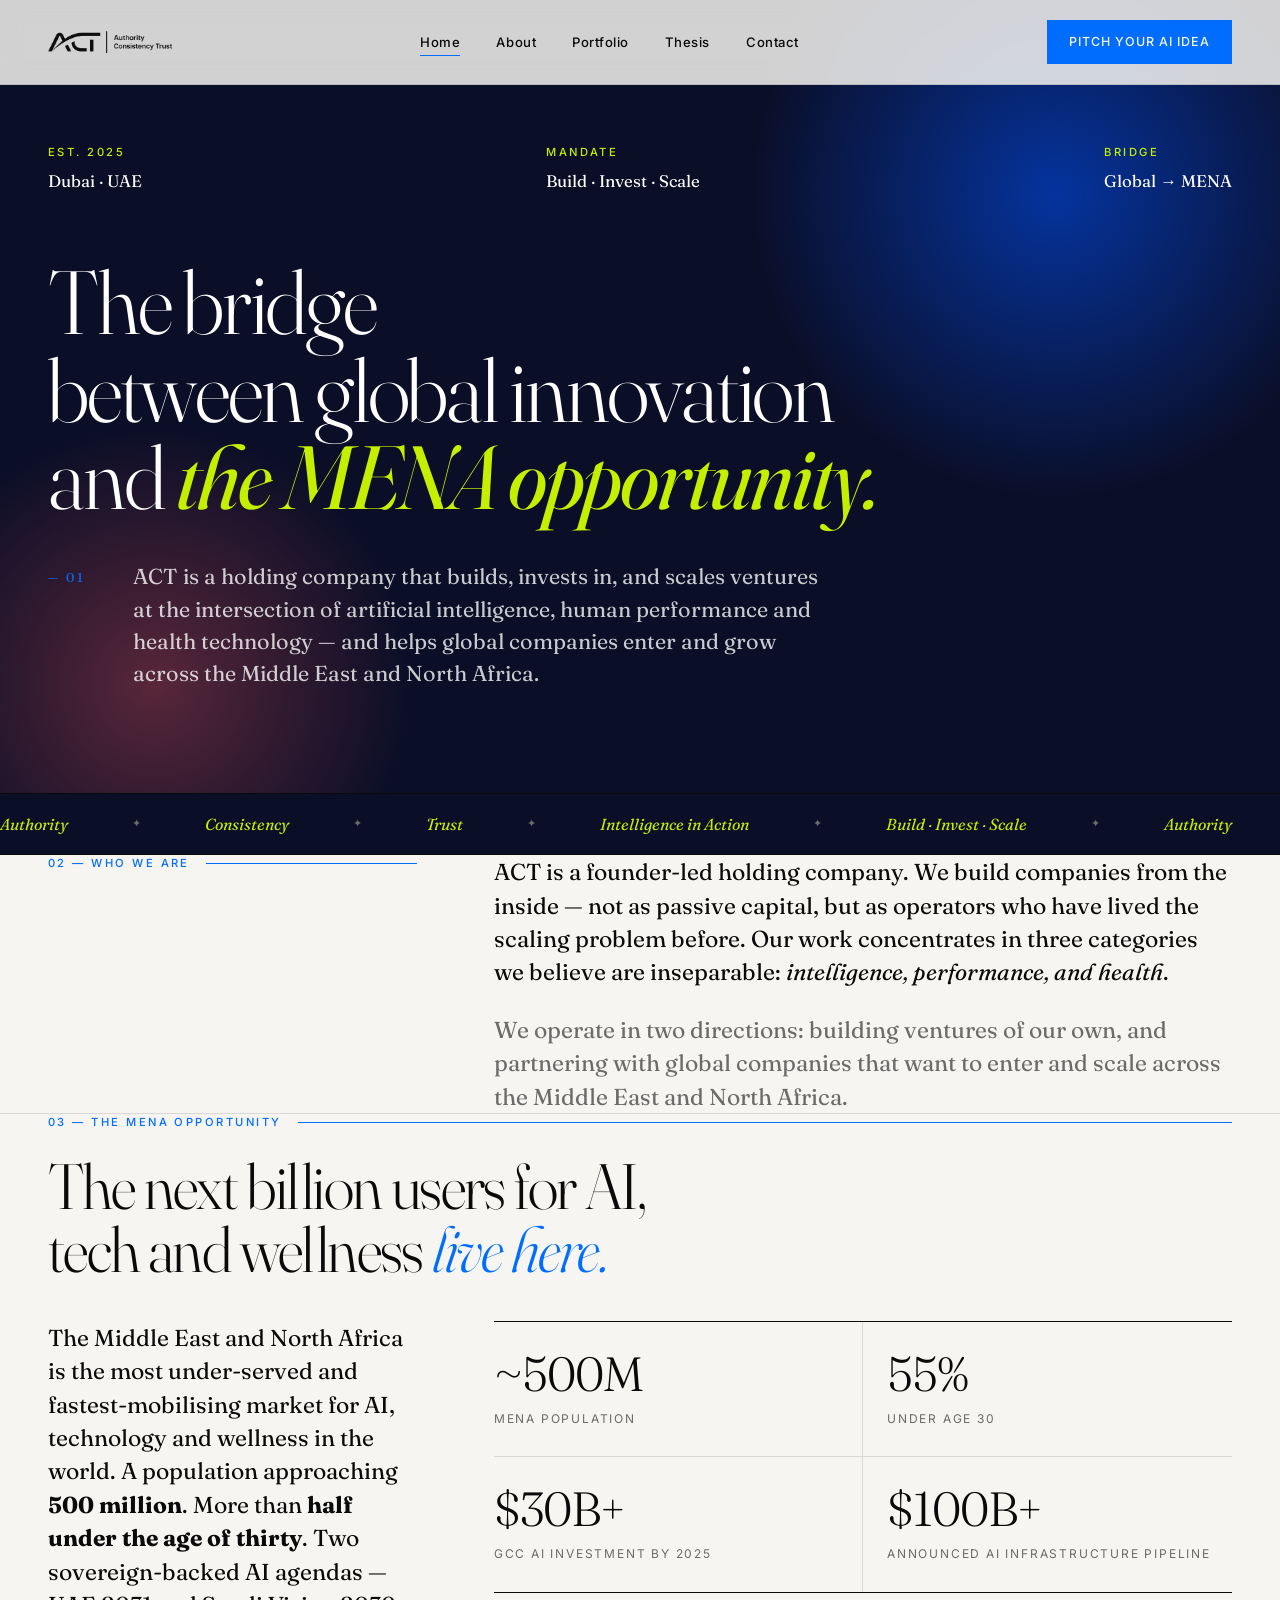
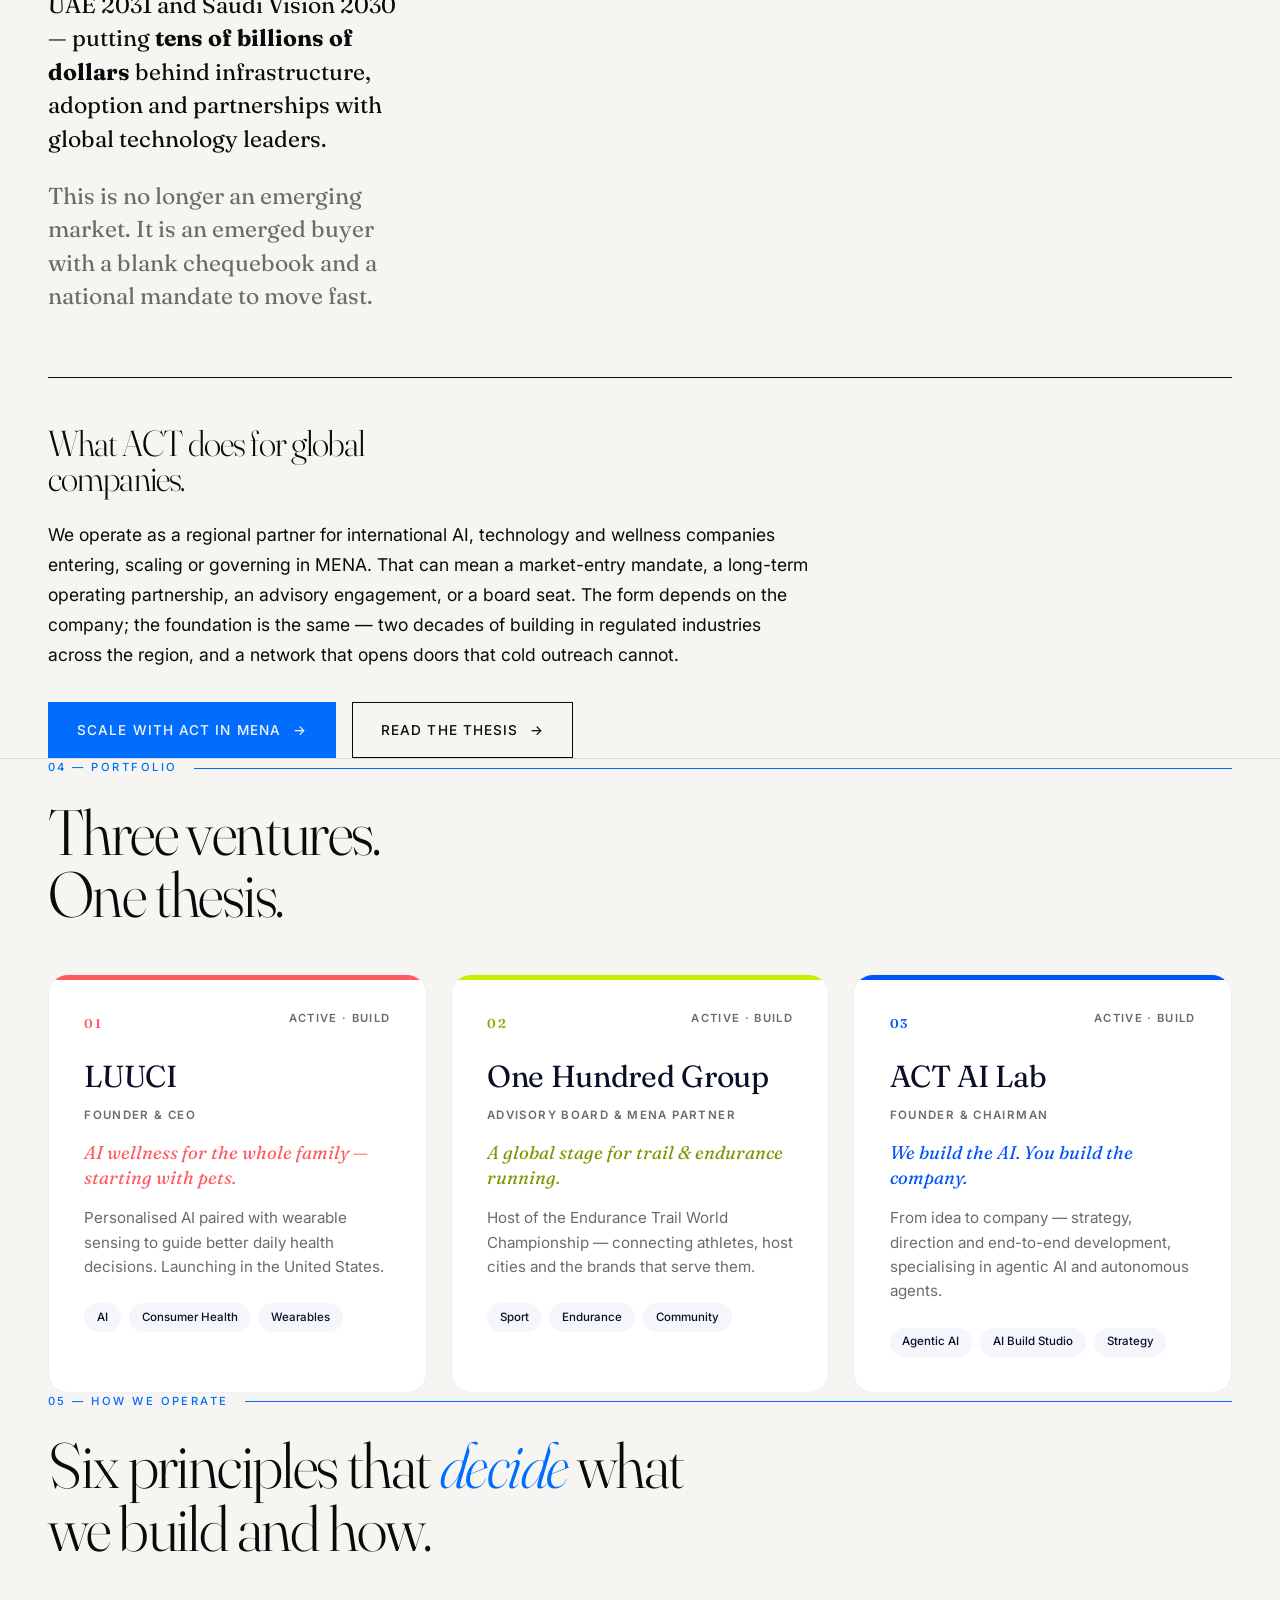
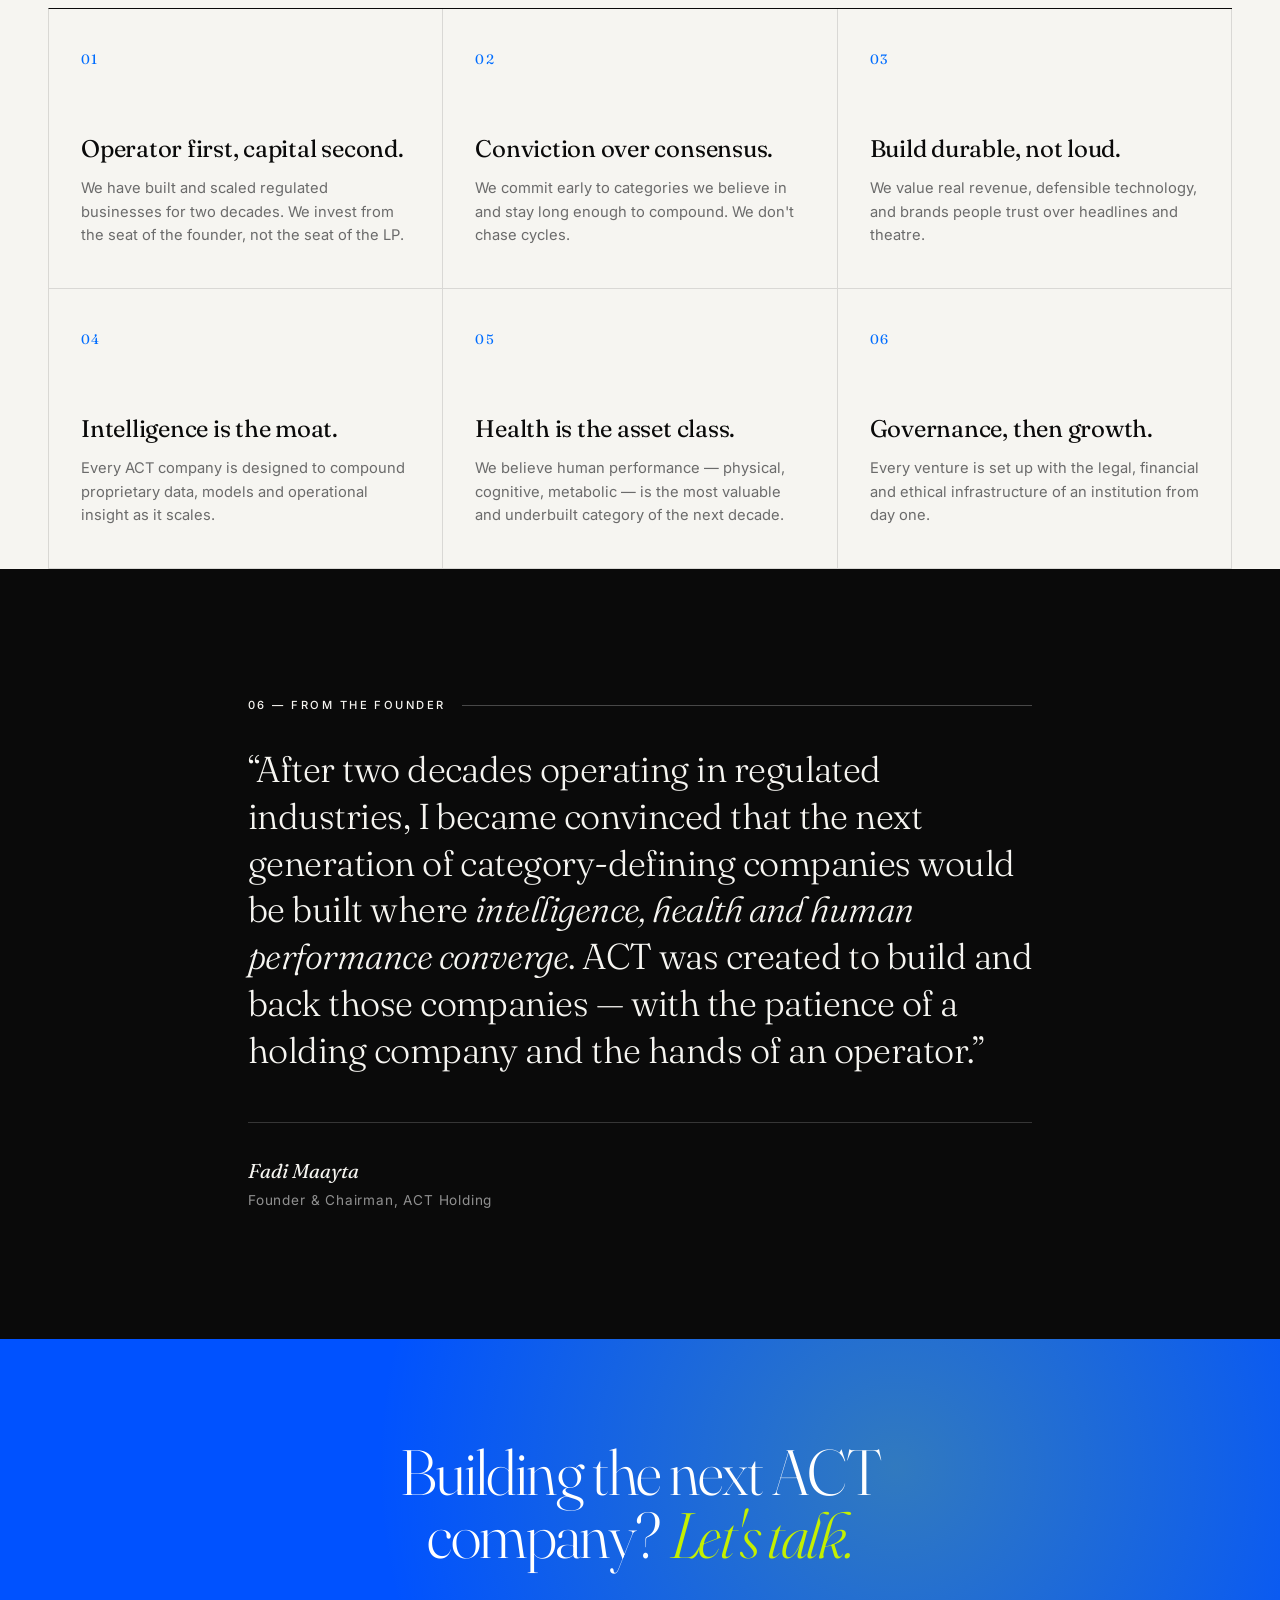
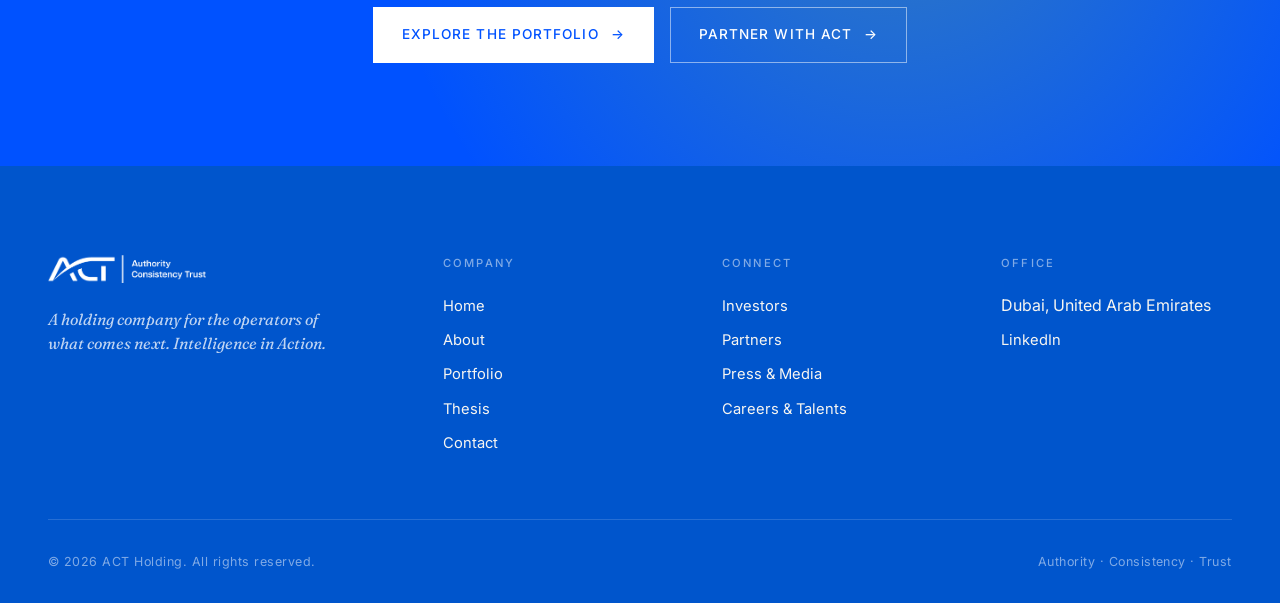
==== commit 69973f84: "Update index.html" ====
--- a/index.html
+++ b/index.html
@@ -327,6 +327,7 @@
       <div class="footer-col">
         <h4>Company</h4>
         <ul>
+          <li><a href="index.html">Home</a></li>
           <li><a href="about.html">About</a></li>
           <li><a href="portfolio.html">Portfolio</a></li>
           <li><a href="thesis.html">Thesis</a></li>
--- a/assets/styles.css
+++ b/assets/styles.css
@@ -1200,29 +1200,18 @@
 /* ===== MOBILE MENU FIX ===== */
 @media (max-width: 860px) {
   .nav { backdrop-filter: none !important; -webkit-backdrop-filter: none !important; }
-  #nav-links.nav-links { position: fixed !important; }
-  #nav-links.nav-links.open {
+  .nav-links.open {
     display: flex !important;
-    top: 0 !important; left: 0 !important; right: 0 !important; bottom: 0 !important;
-    width: 100vw !important; height: 100vh !important;
-    background: #0A0E27 !important;
+    position: fixed;
+    top: 0; left: 0; right: 0; bottom: 0;
+    background: #0A0E27;
     flex-direction: column;
     justify-content: center;
     align-items: center;
     gap: 1.75rem;
-    padding: 5rem 2rem;
-    z-index: 99999 !important;
-    overflow-y: auto;
+    z-index: 9999;
   }
-  #nav-links.nav-links:not(.open) {
-    display: none !important;
-  }
-  #nav-links.nav-links.open a {
-    color: #fff !important;
-    font-size: 1.5rem;
-    font-family: var(--serif);
-    opacity: 1 !important;
-  }
+  .nav-links.open a { color: #fff !important; font-size: 1.5rem; font-family: var(--serif); }
 }
 /* ===== END MOBILE MENU FIX ===== */
 
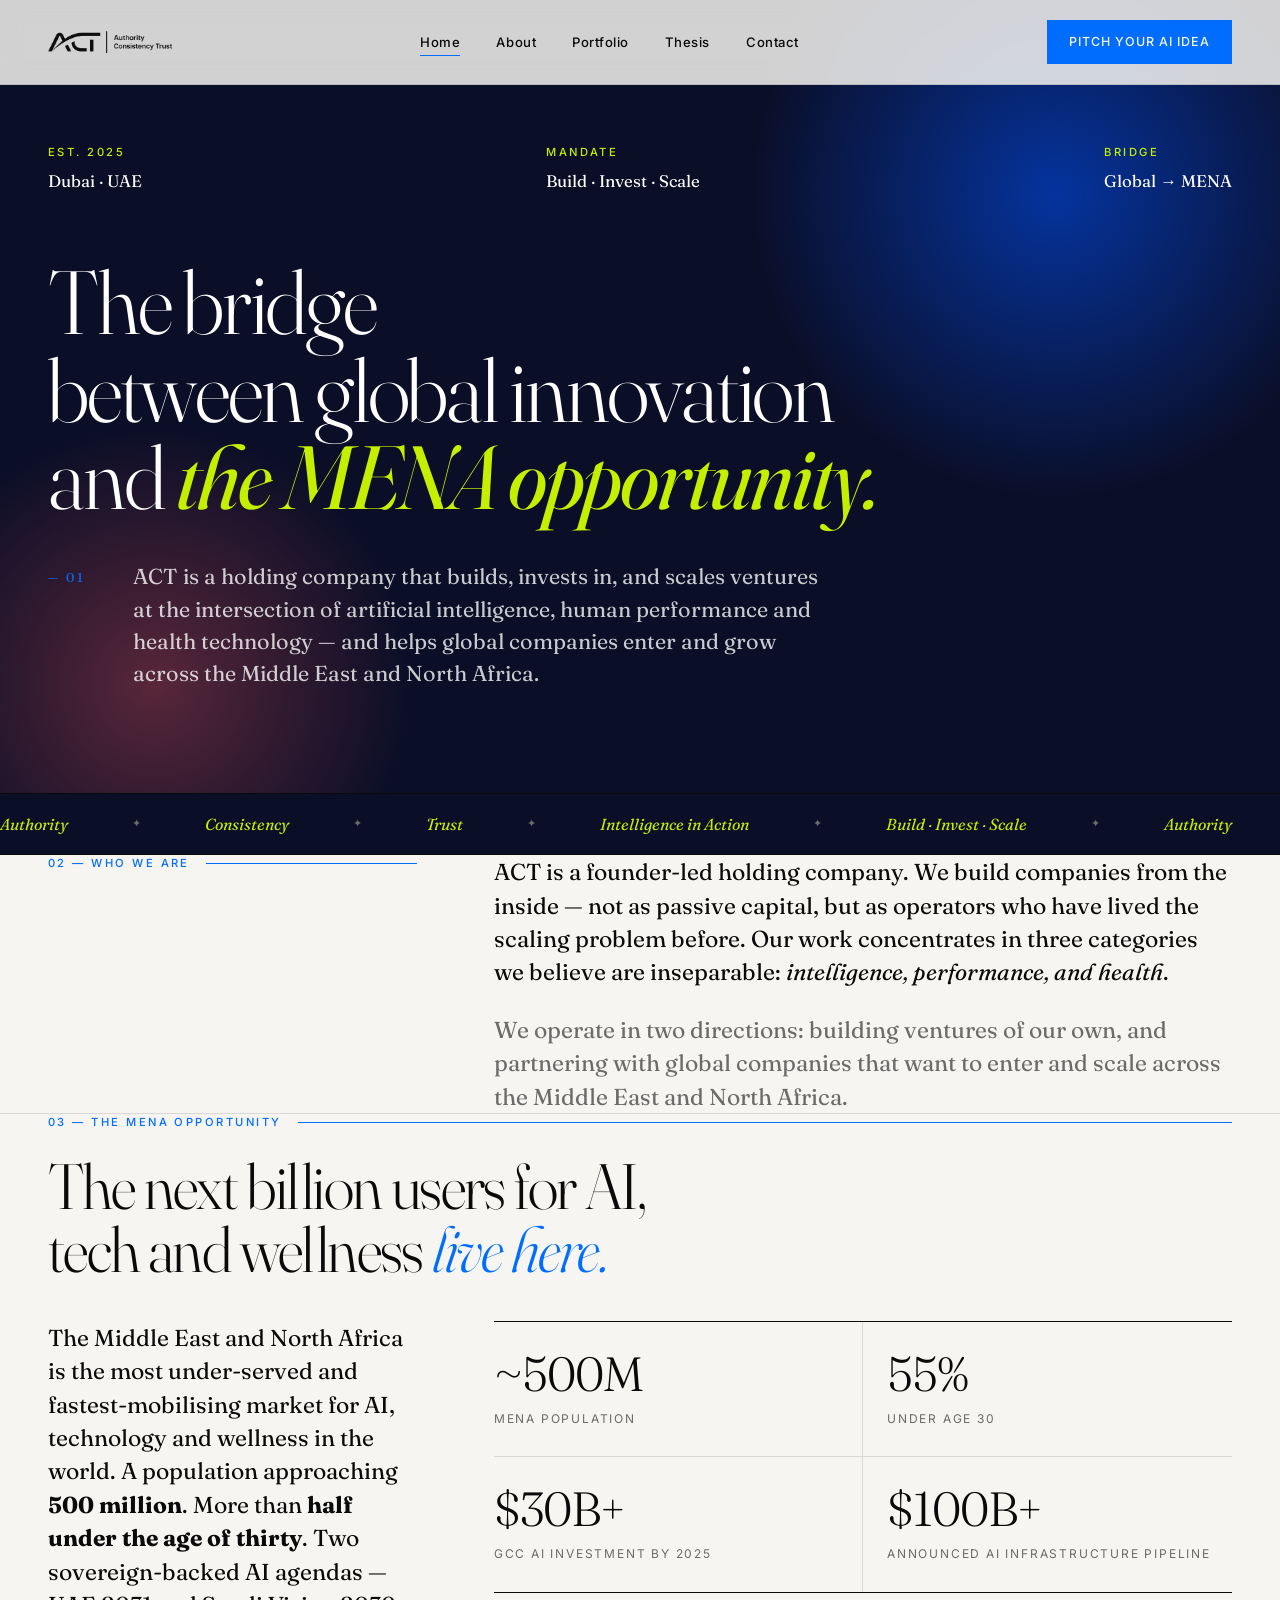
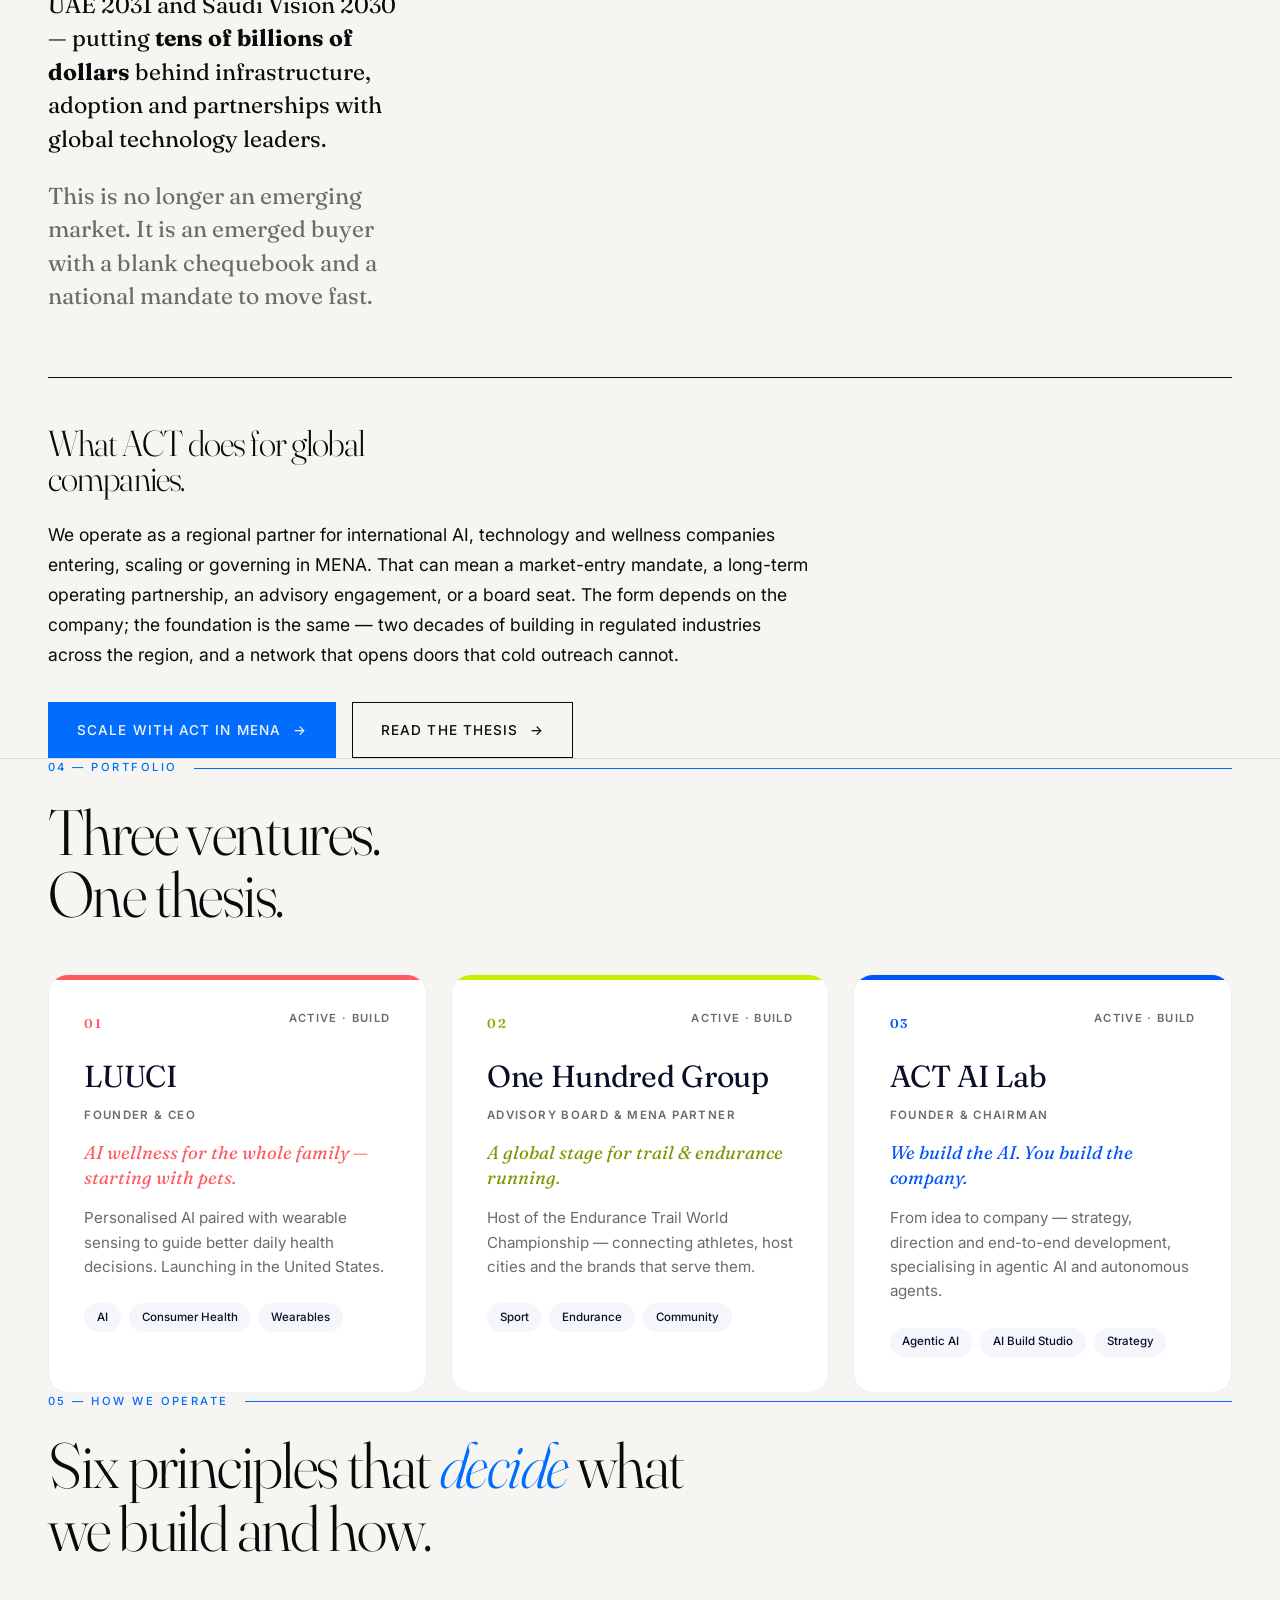
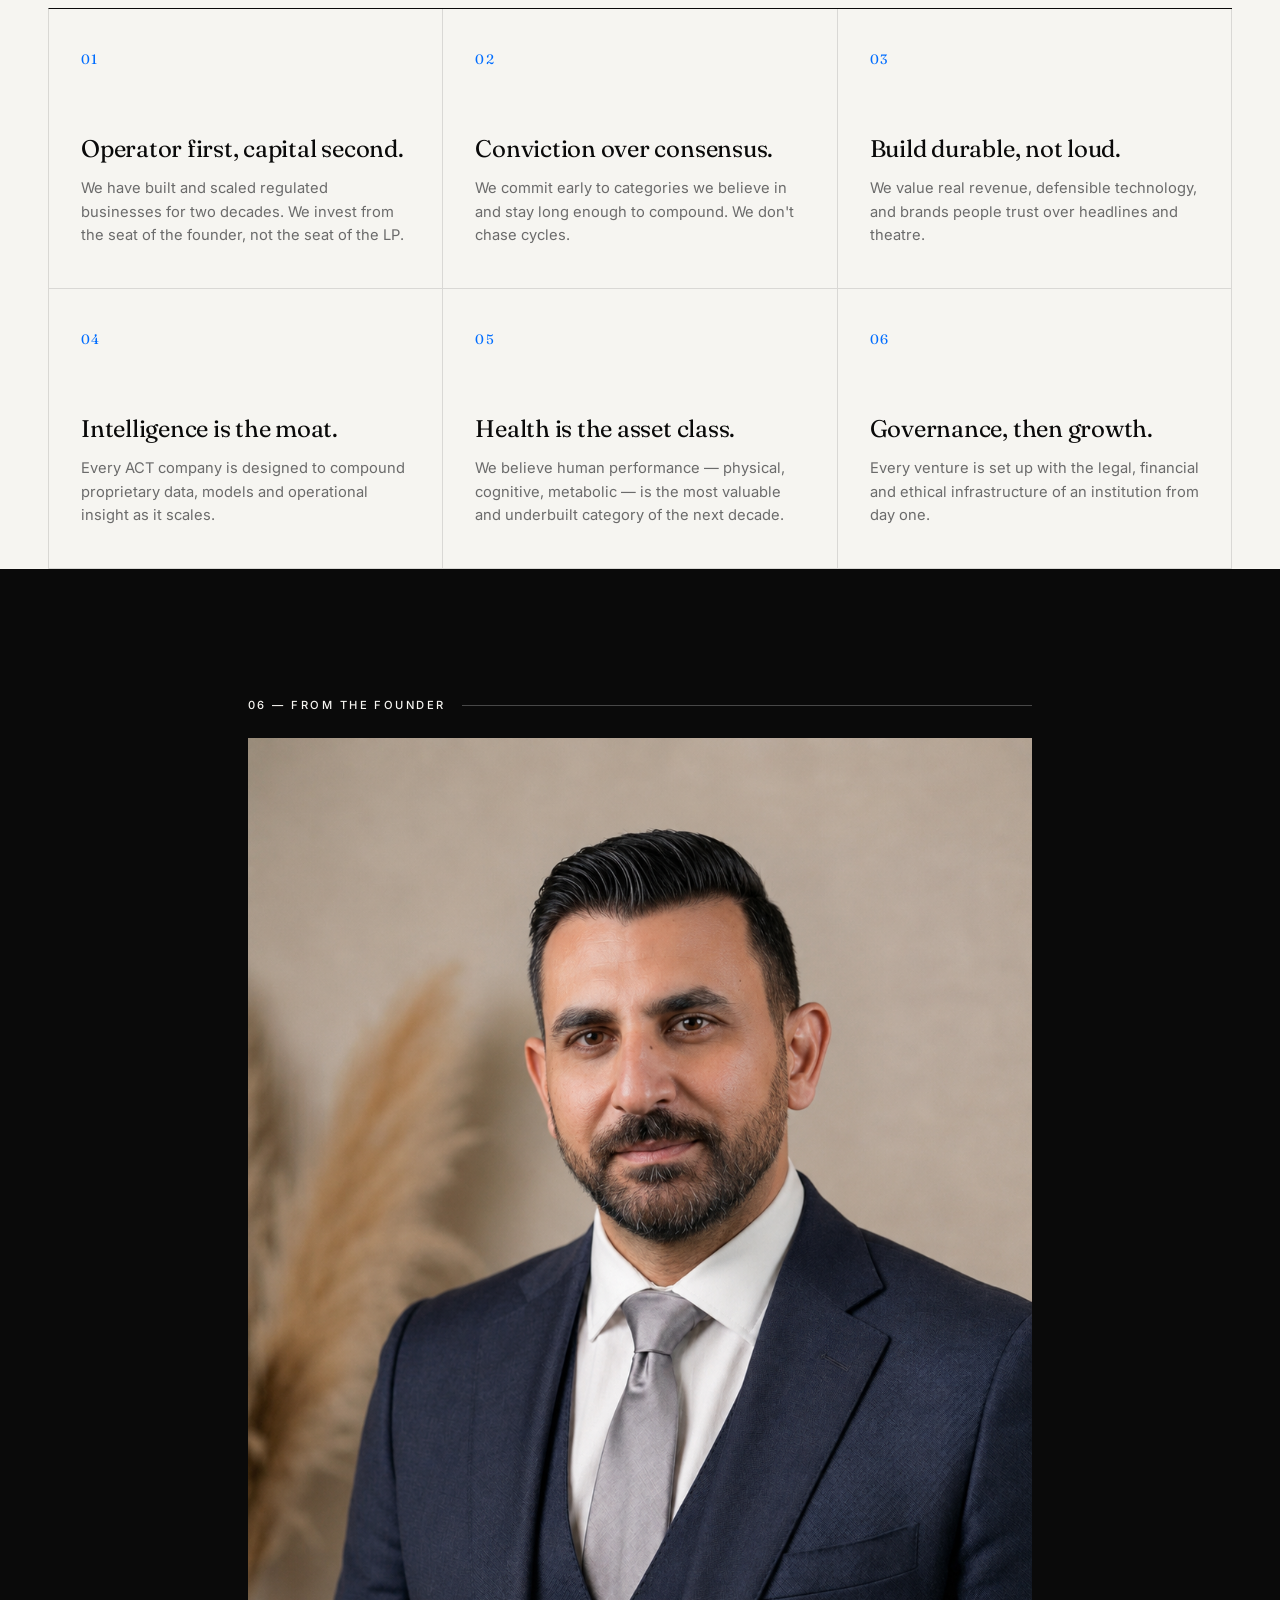
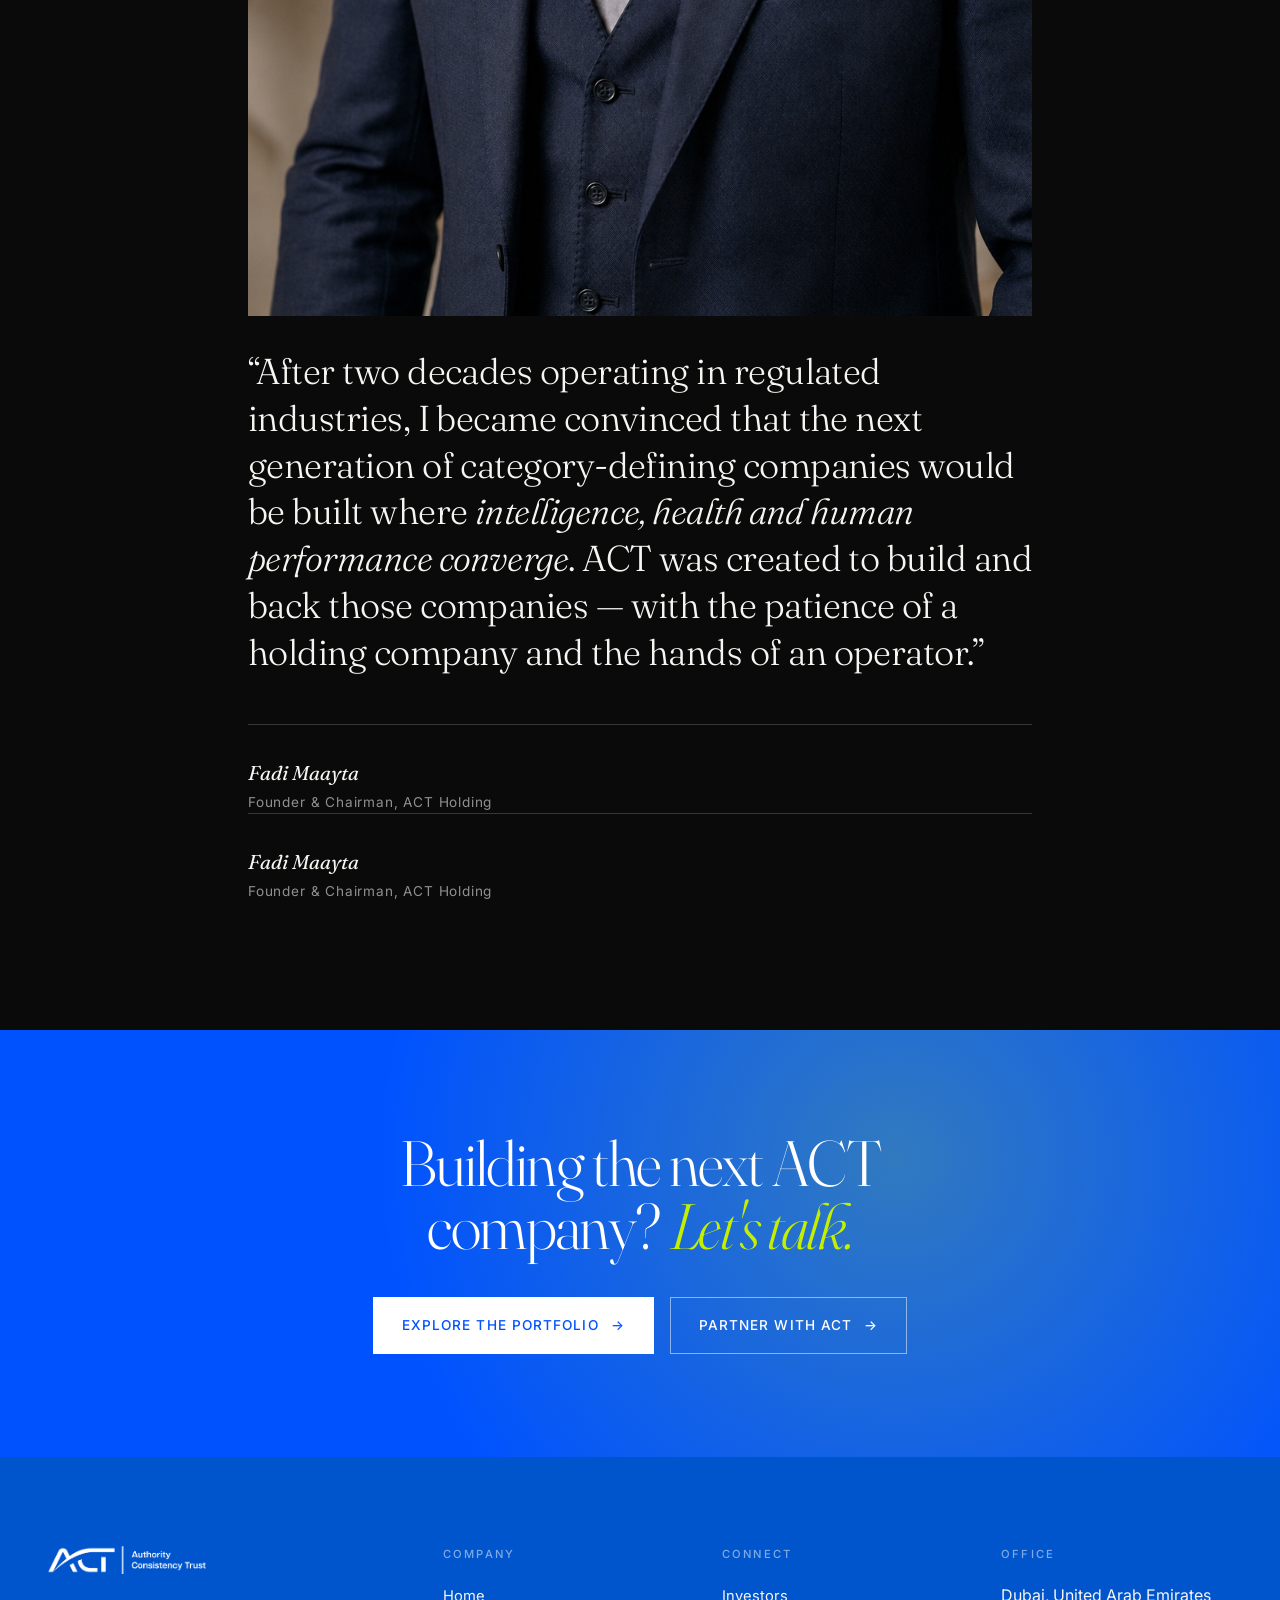
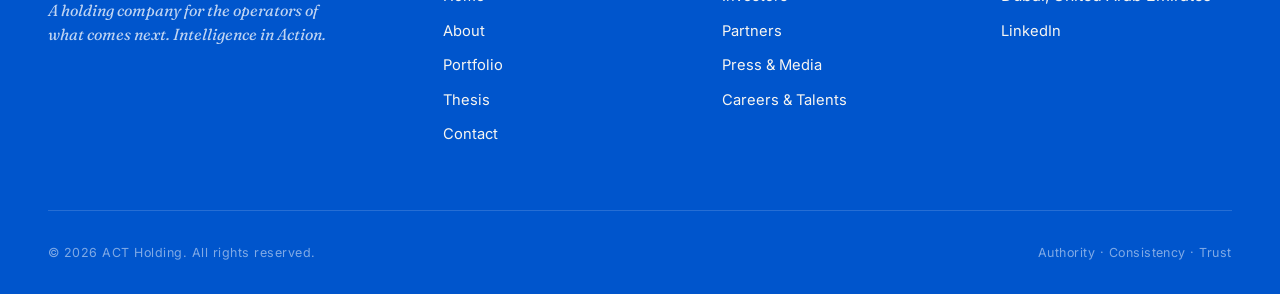
==== commit ffab5f61: "Update index.html" ====
--- a/index.html
+++ b/index.html
@@ -290,13 +290,25 @@
       <span class="line" style="background: rgba(255,255,255,0.25);"></span>
     </div>
 
-    <p class="founder-quote">
-      “After two decades operating in regulated industries, I became
-      convinced that the next generation of category-defining companies
-      would be built where <span class="em">intelligence, health and human performance converge</span>.
-      ACT was created to build and back those companies — with the
-      patience of a holding company and the hands of an operator.”
-    </p>
+        <div class="founder-layout">
+      <div class="founder-photo">
+        <img src="assets/logos/A8BA96A5-57AF-4BF4-8BEC-4183316C055F.png" alt="Fadi Maayta, Founder &amp; Chairman of ACT Holding">
+      </div>
+      <div>
+        <p class="founder-quote">
+          “After two decades operating in regulated industries, I became
+          convinced that the next generation of category-defining companies
+          would be built where <span class="em">intelligence, health and human performance converge</span>.
+          ACT was created to build and back those companies — with the
+          patience of a holding company and the hands of an operator.”
+        </p>
+
+        <div class="founder-sig">
+          <span class="name">Fadi Maayta</span>
+          <span class="role">Founder &amp; Chairman, ACT Holding</span>
+        </div>
+      </div>
+    </div>
 
     <div class="founder-sig">
       <span class="name">Fadi Maayta</span>
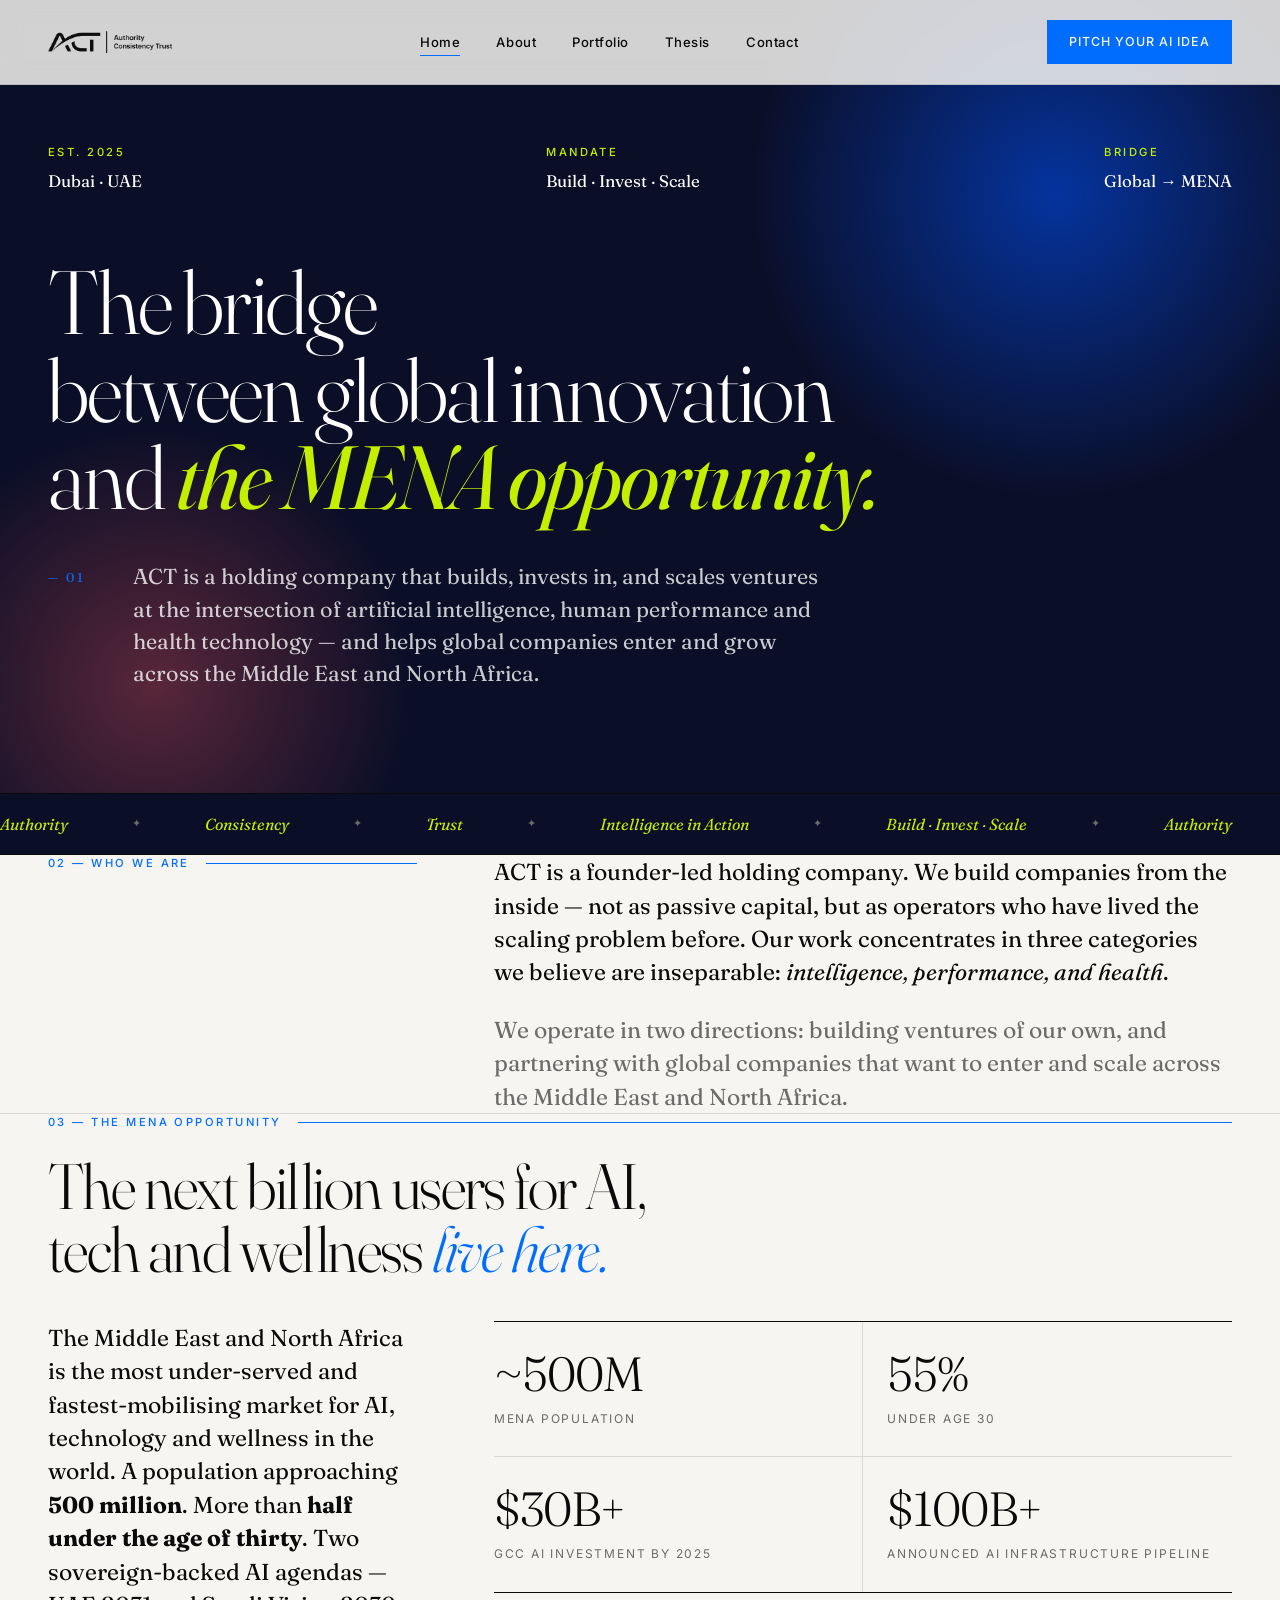
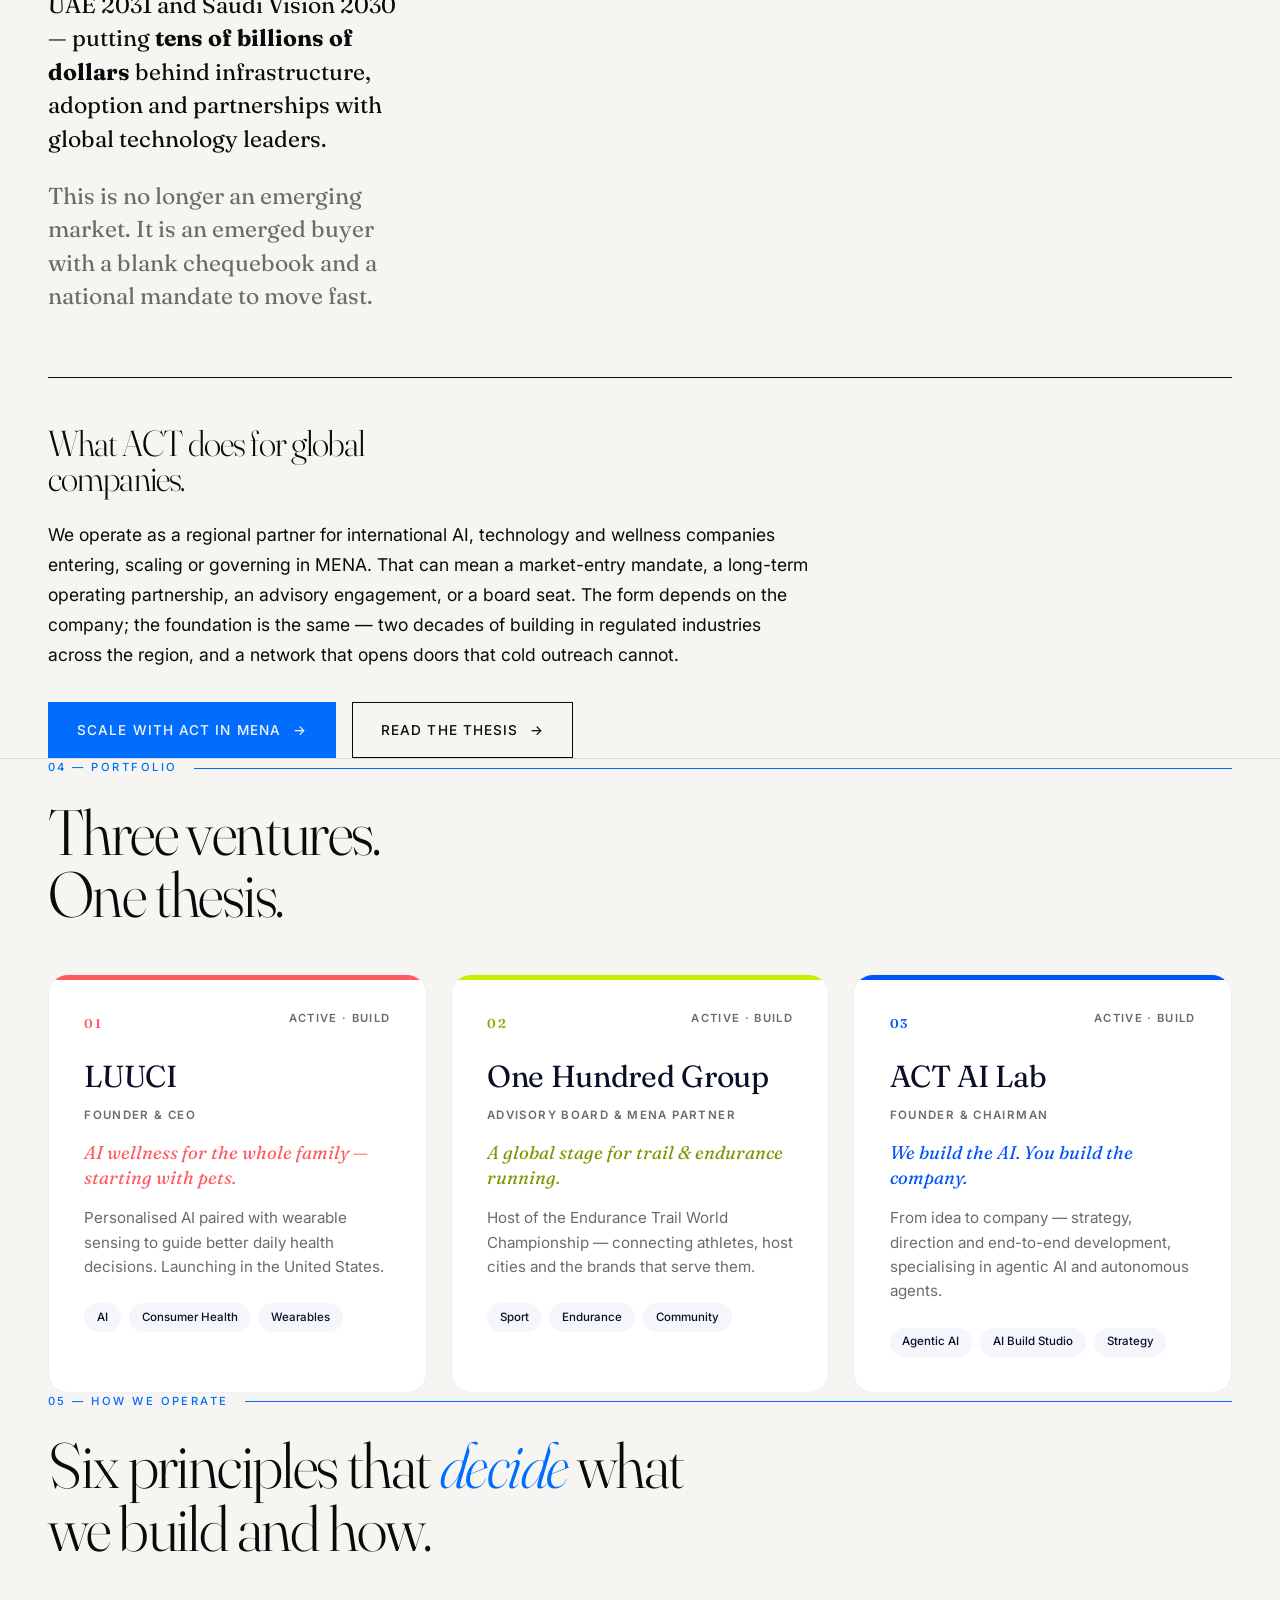
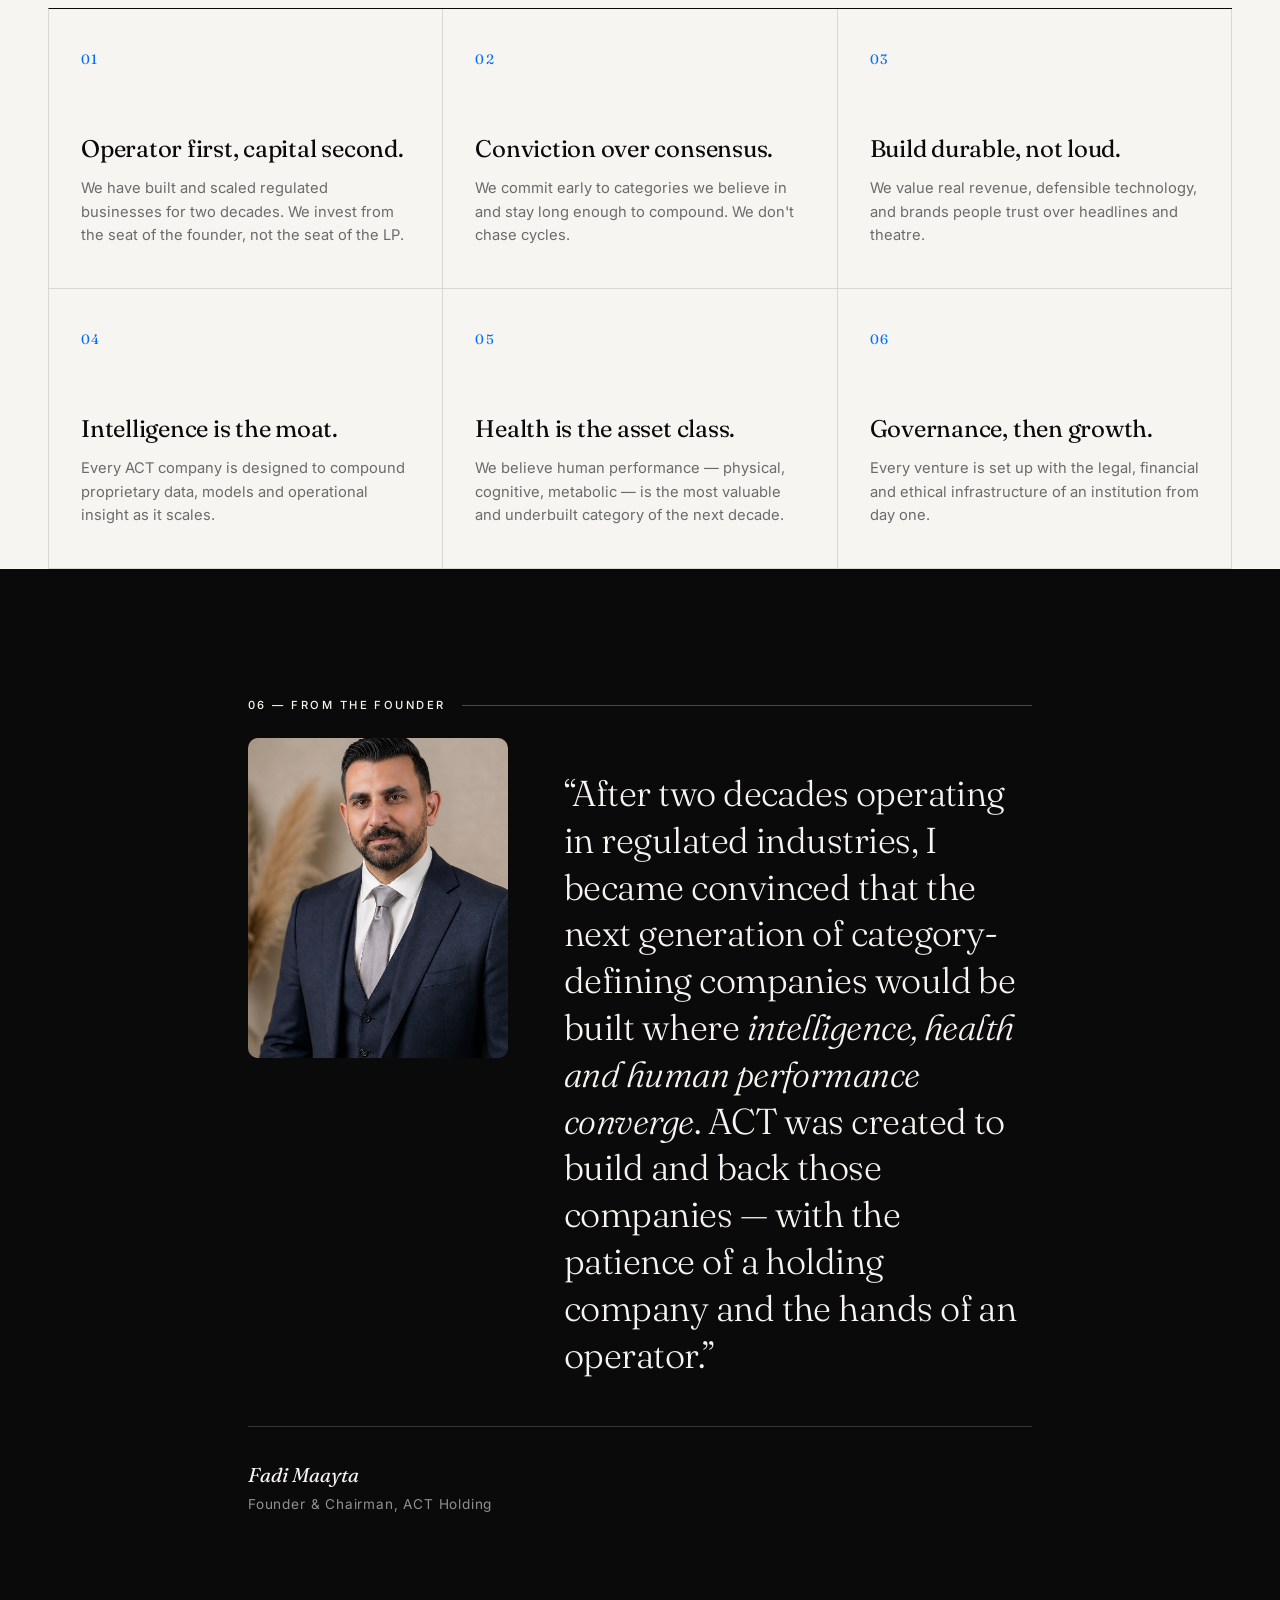
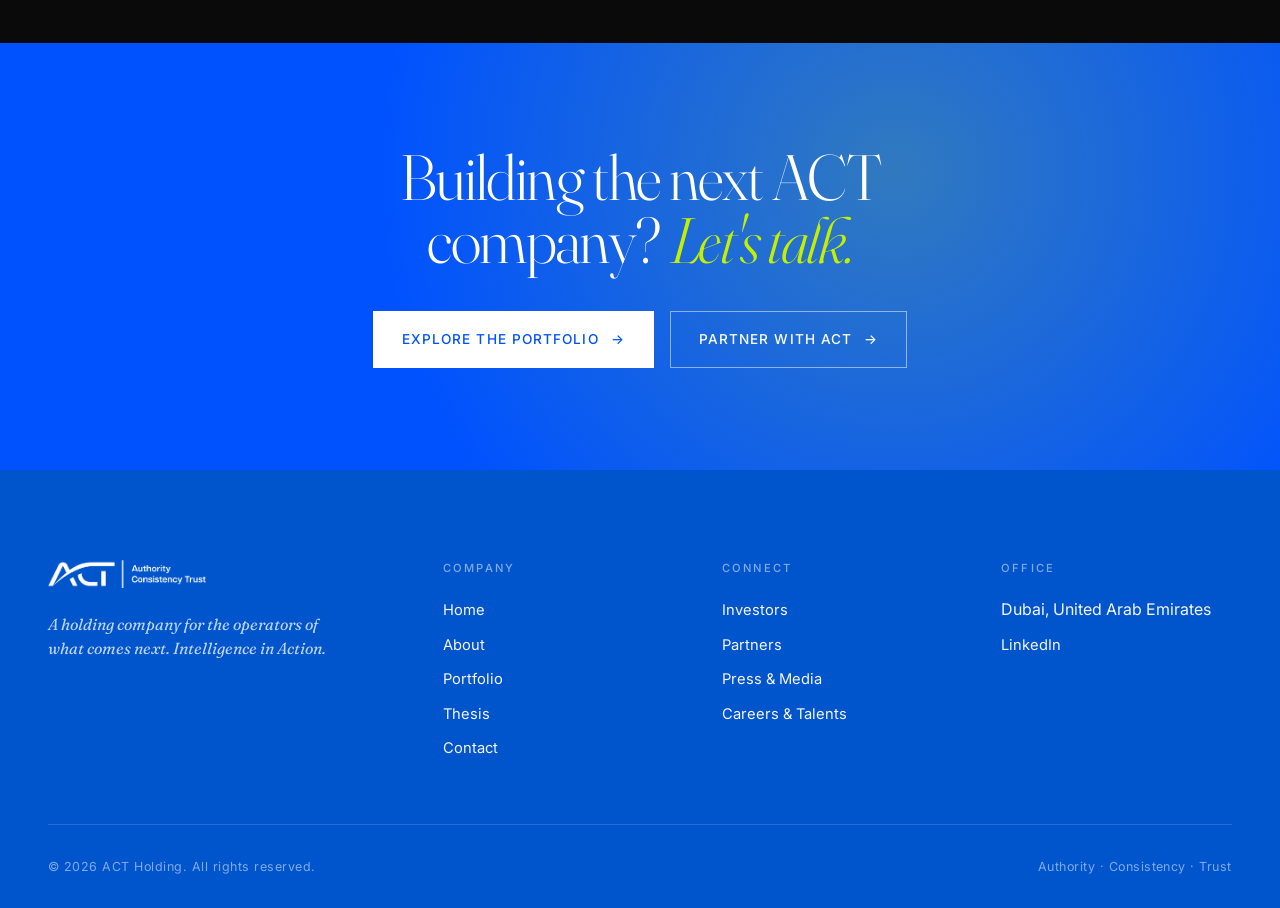
==== commit 2d0eb108: "Update index.html" ====
--- a/index.html
+++ b/index.html
@@ -303,11 +303,7 @@
           patience of a holding company and the hands of an operator.”
         </p>
 
-        <div class="founder-sig">
-          <span class="name">Fadi Maayta</span>
-          <span class="role">Founder &amp; Chairman, ACT Holding</span>
-        </div>
-      </div>
+     </div>
     </div>
 
     <div class="founder-sig">
--- a/assets/styles.css
+++ b/assets/styles.css
@@ -1214,6 +1214,25 @@
   .nav-links.open a { color: #fff !important; font-size: 1.5rem; font-family: var(--serif); }
 }
 /* ===== END MOBILE MENU FIX ===== */
-
-
-
+/* ===== FOUNDER PHOTO ===== */
+.founder-layout {
+  display: grid !important;
+  grid-template-columns: 260px 1fr !important;
+  gap: clamp(2rem, 5vw, 3.5rem) !important;
+  align-items: start !important;
+}
+.founder-photo {
+  position: relative;
+}
+.founder-photo img {
+  width: 100%;
+  height: 320px;
+  object-fit: cover;
+  border-radius: 10px;
+  display: block;
+}
+@media (max-width: 700px) {
+  .founder-layout { grid-template-columns: 1fr !important; }
+  .founder-photo img { max-width: 220px; height: 260px; }
+}
+/* ===== END FOUNDER PHOTO ===== */
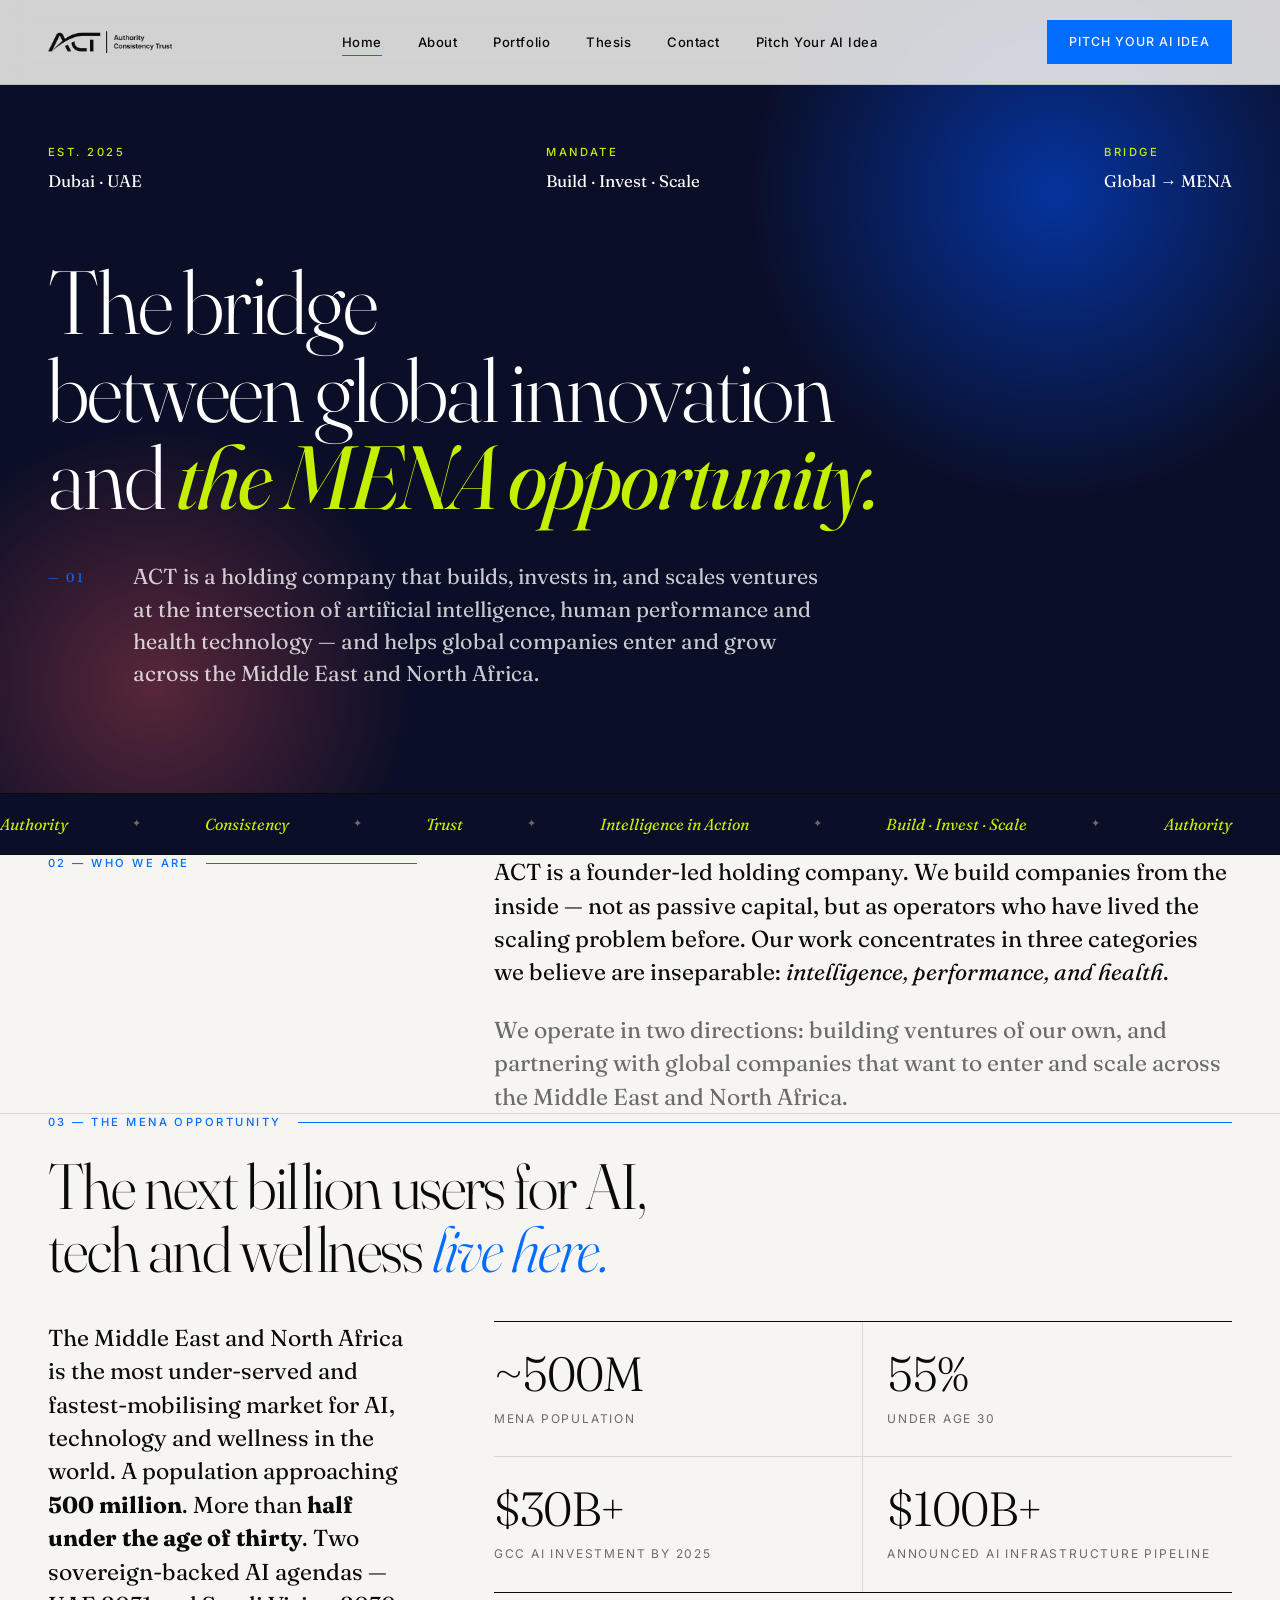
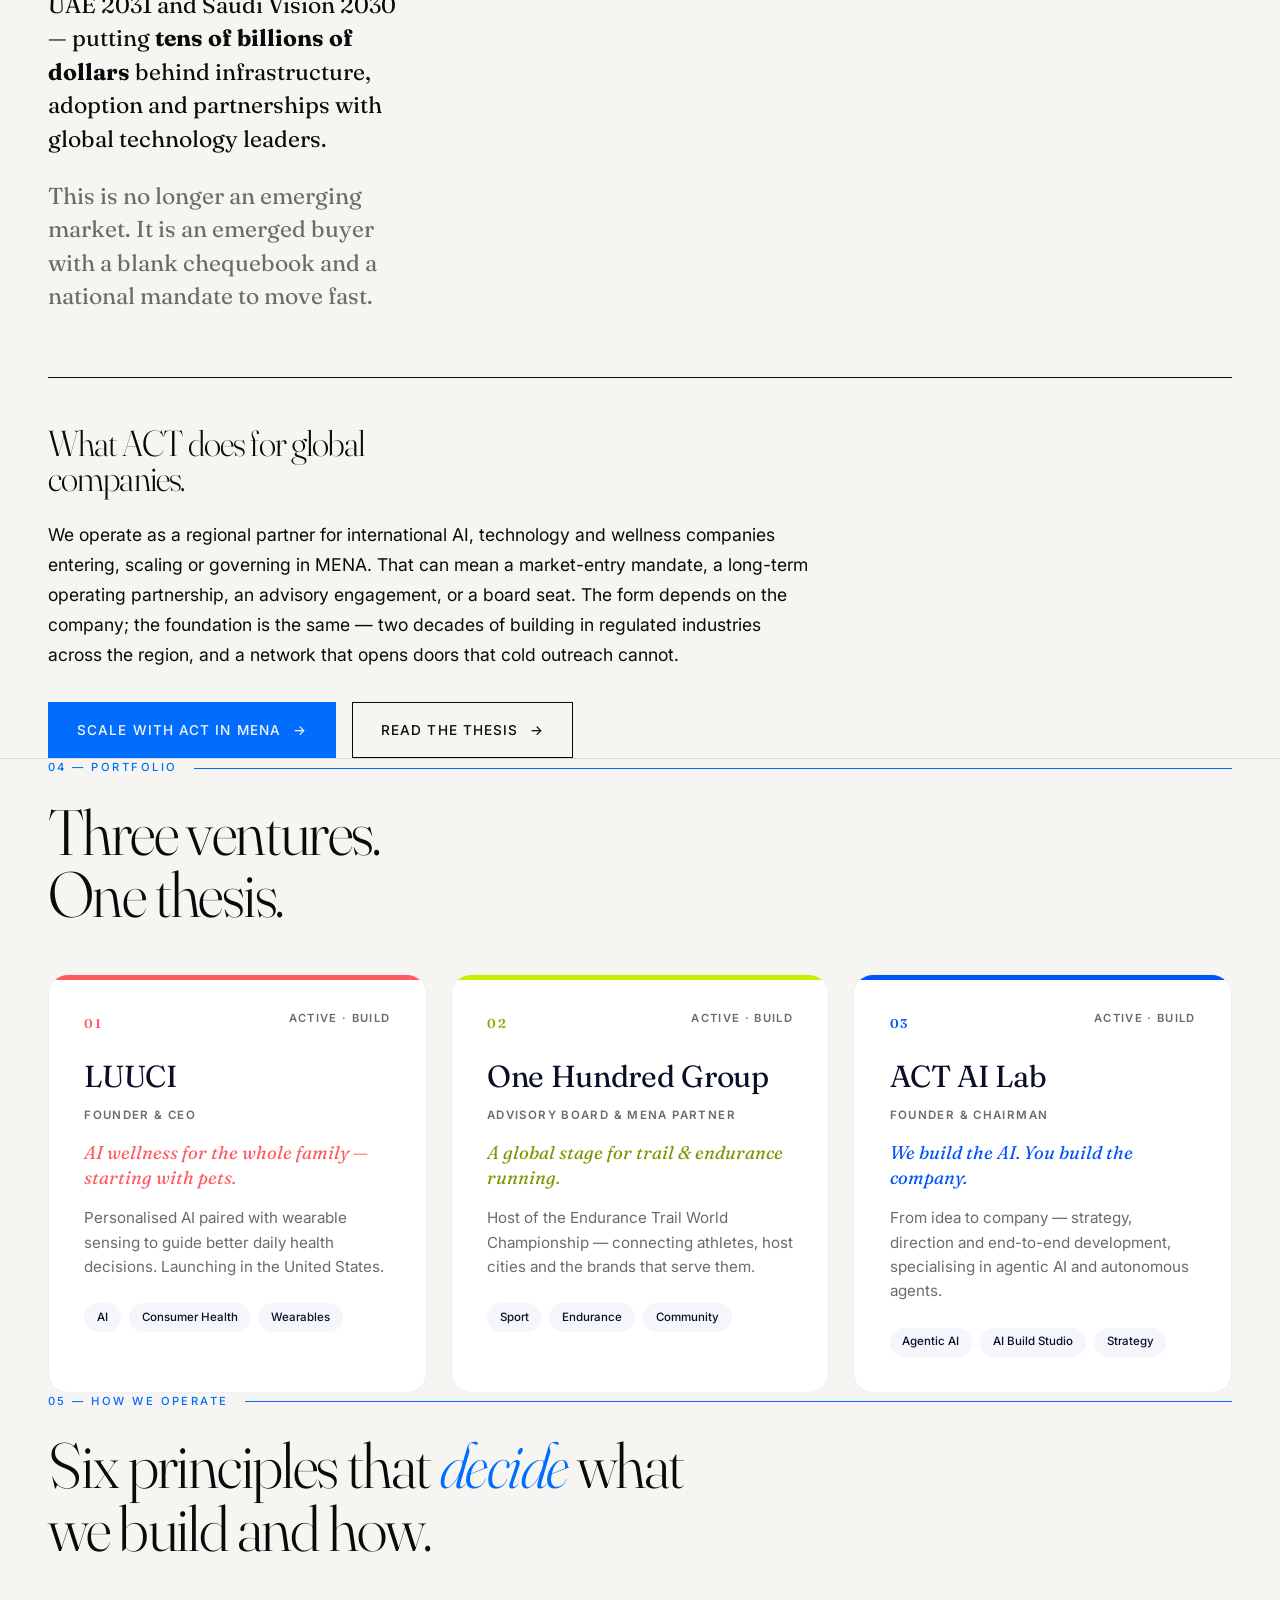
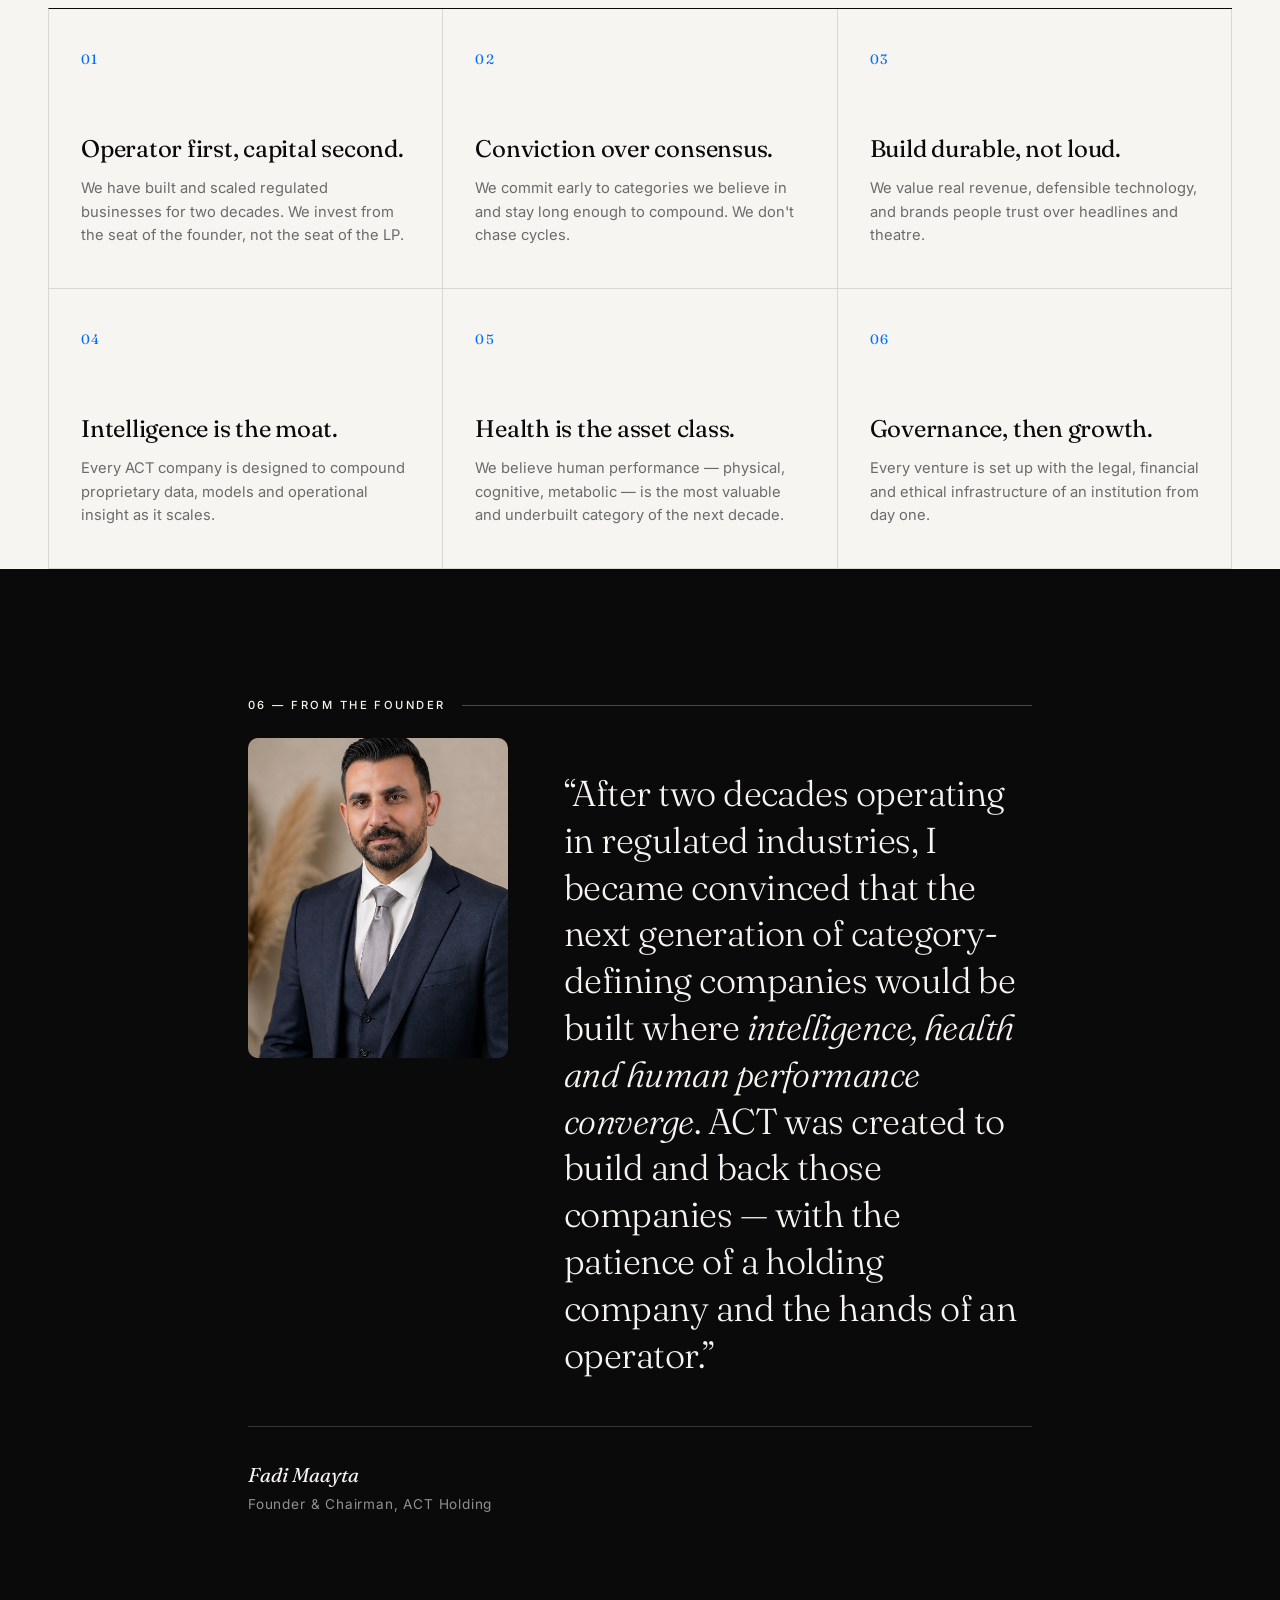
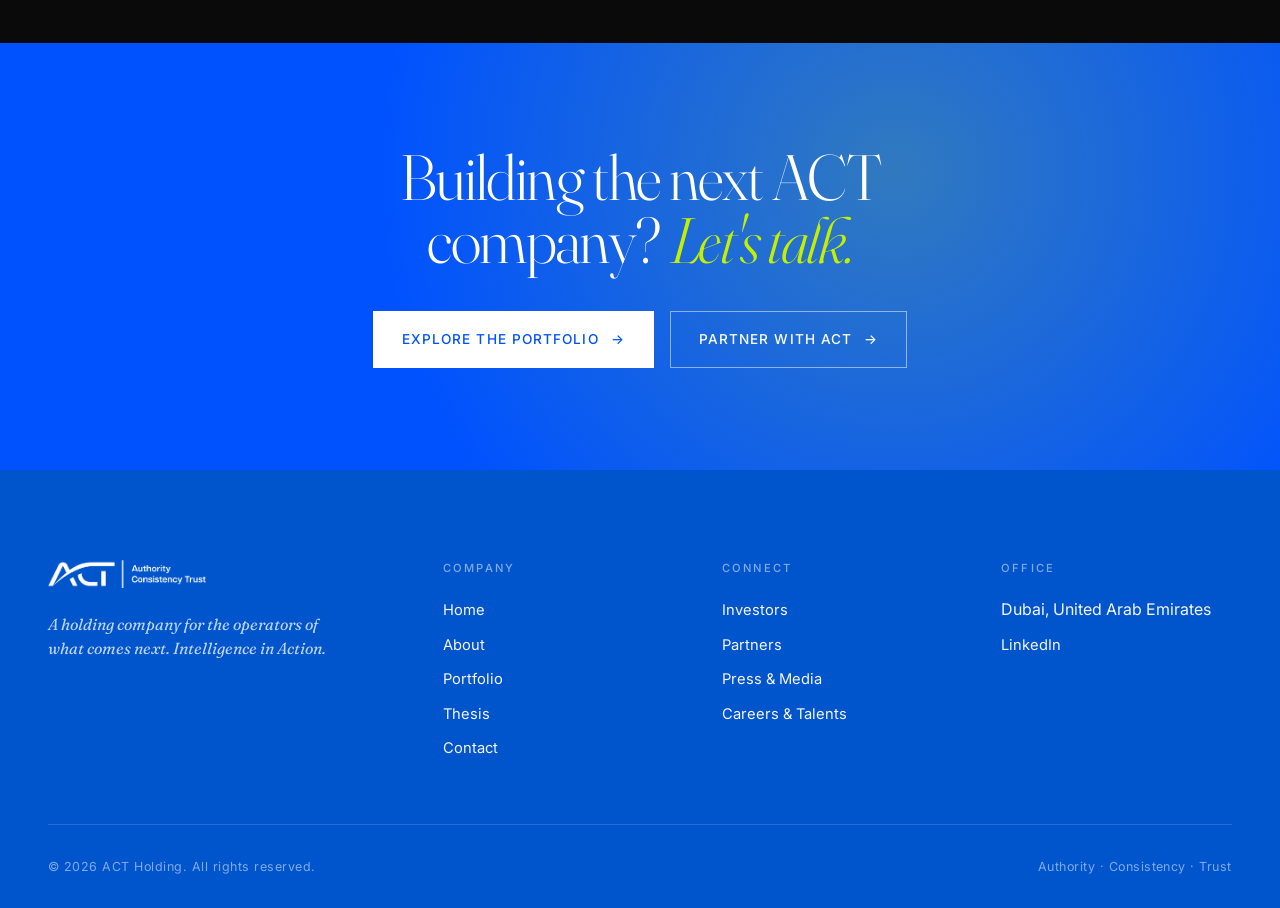
==== commit 8b1b69c6: "Pitch link to Mobile menus" ====
--- a/index.html
+++ b/index.html
@@ -24,6 +24,7 @@
       <li><a href="portfolio.html">Portfolio</a></li>
       <li><a href="thesis.html">Thesis</a></li>
       <li><a href="contact.html">Contact</a></li>
+      <li class="nav-links-cta"><a href="apply.html">Pitch Your AI Idea</a></li>
     </ul>
     <a href="apply.html" class="nav-cta">Pitch Your AI Idea</a>
     <button class="menu-toggle" aria-label="Toggle menu" aria-expanded="false" aria-controls="nav-links">
@@ -367,22 +368,5 @@
 </footer>
 
 <script src="assets/scripts.js"></script>
-  <script>
-(function(){
-  var btn = document.querySelector('.menu-toggle');
-  var menu = document.getElementById('nav-links');
-  if (btn && menu) {
-    btn.addEventListener('click', function(){
-      menu.classList.toggle('open');
-    });
-    menu.querySelectorAll('a').forEach(function(link){
-      link.addEventListener('click', function(){
-        menu.classList.remove('open');
-      });
-    });
-  }
-})();
-</script>
-
 </body>
 </html>
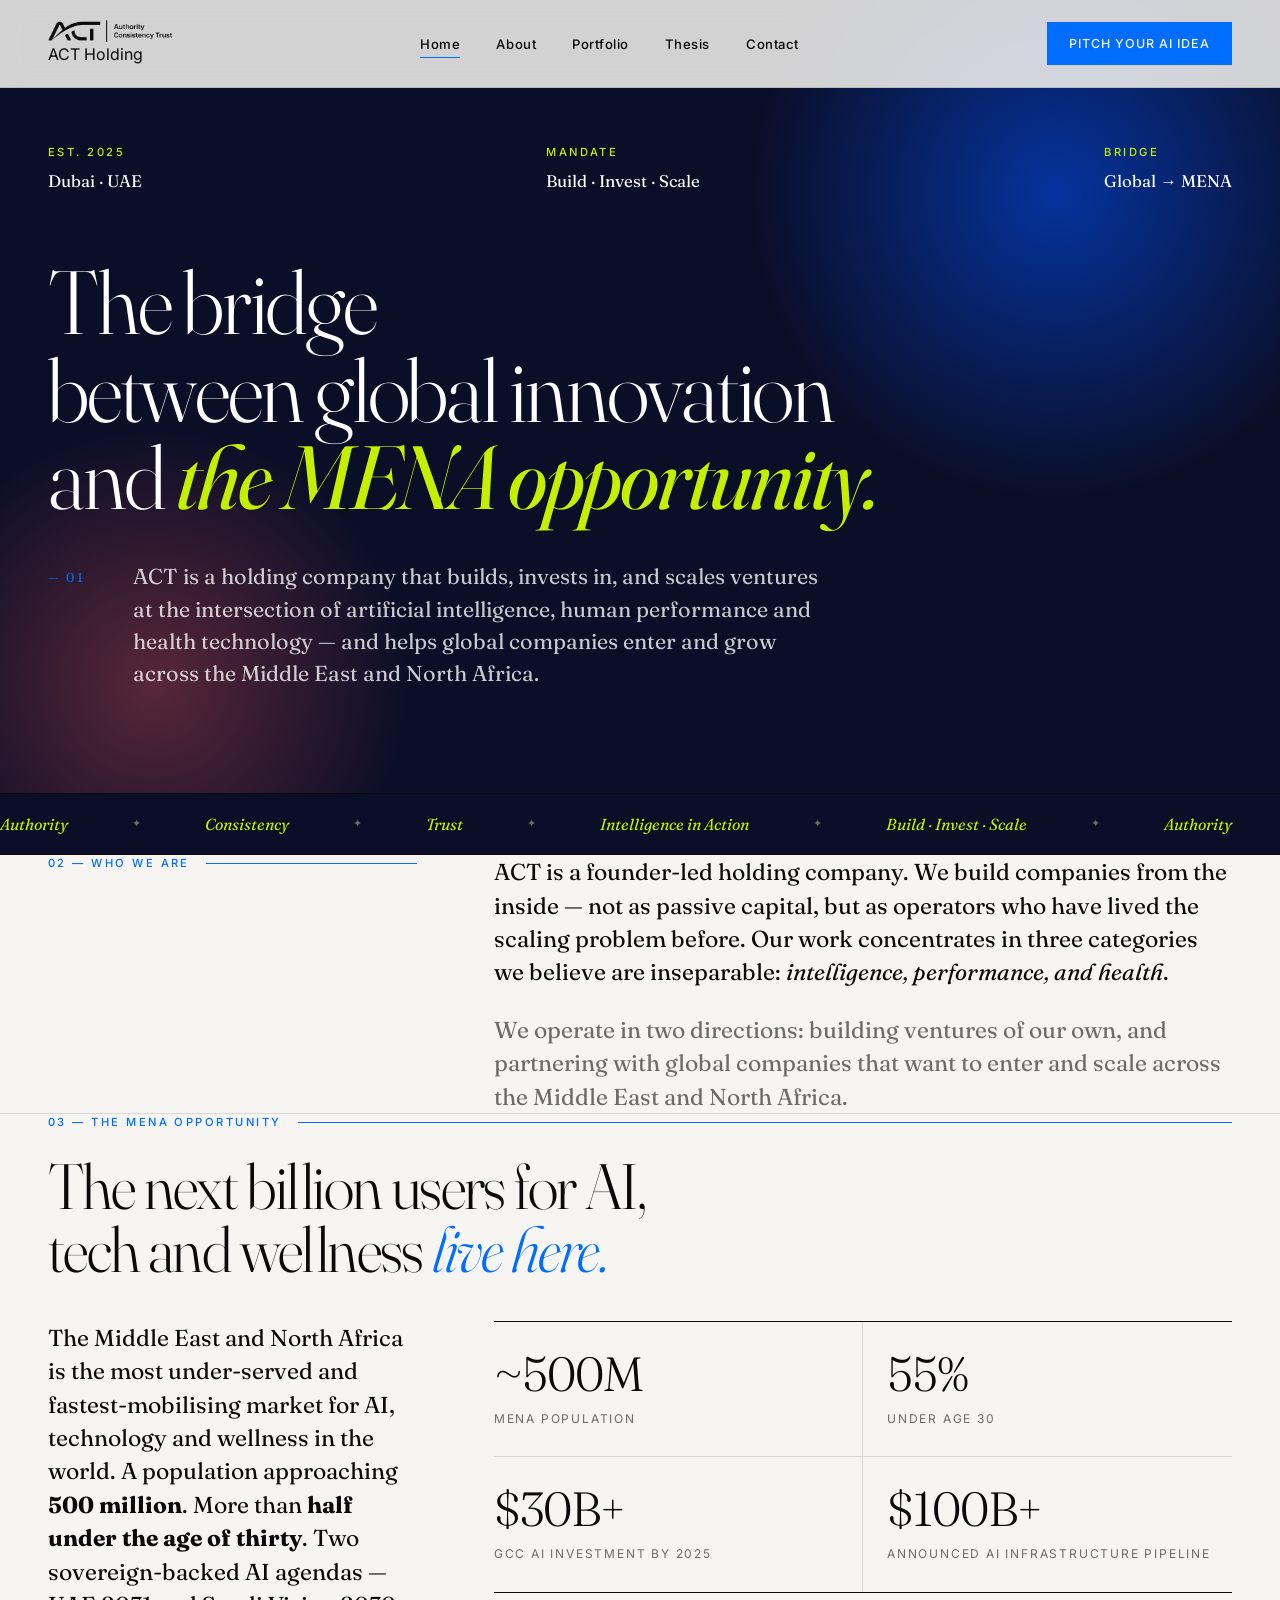
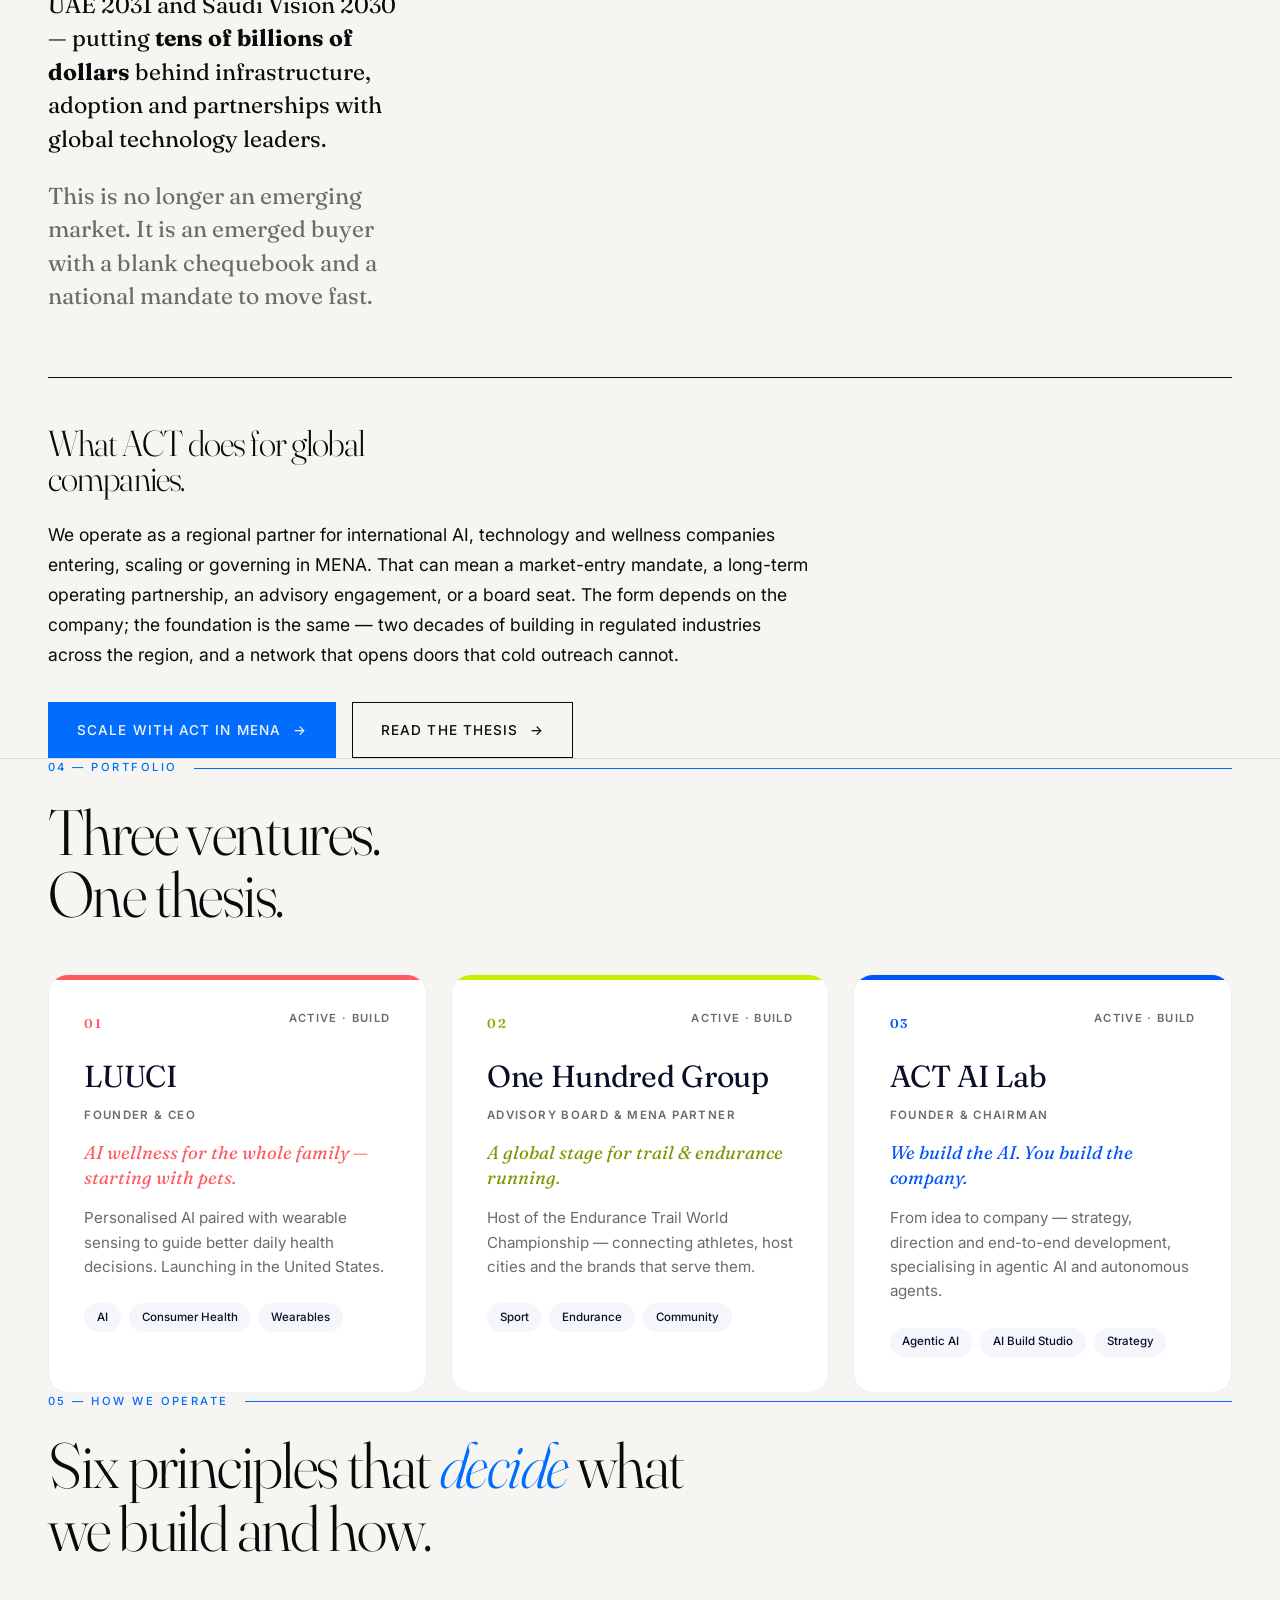
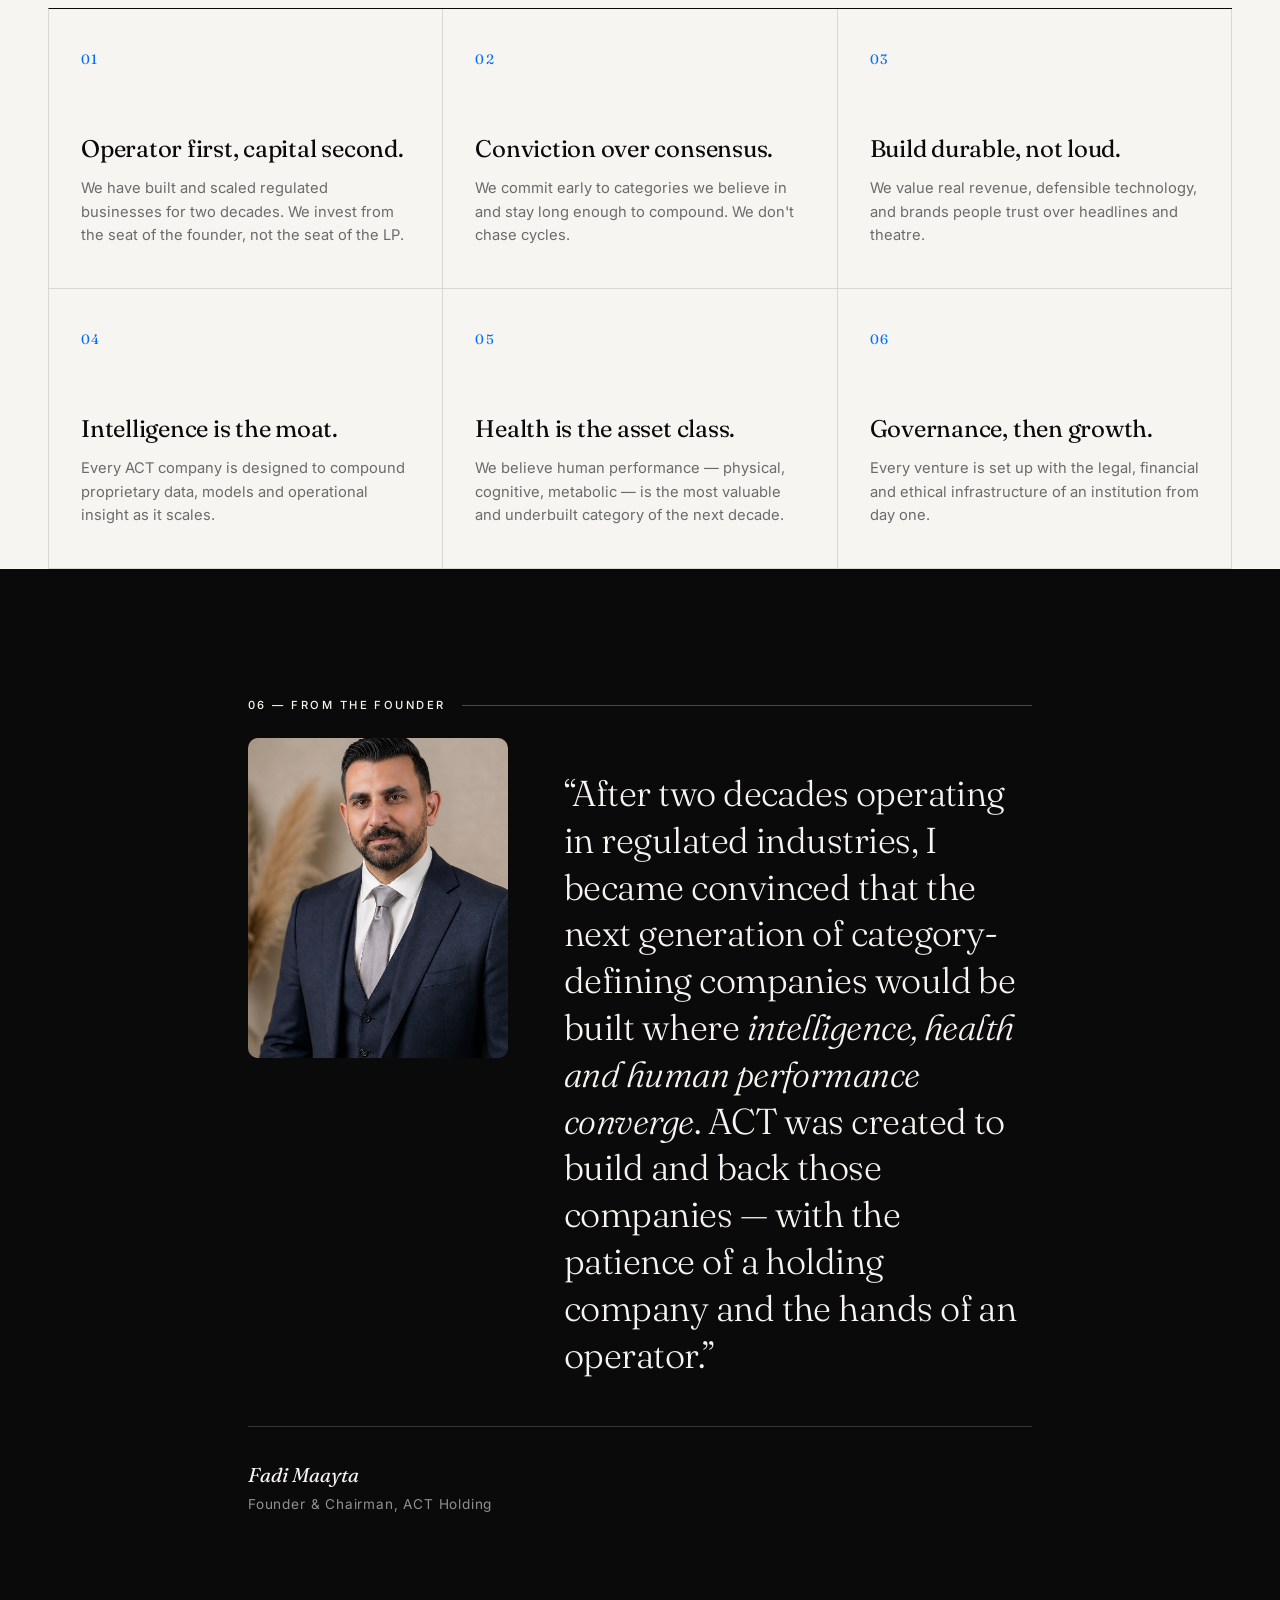
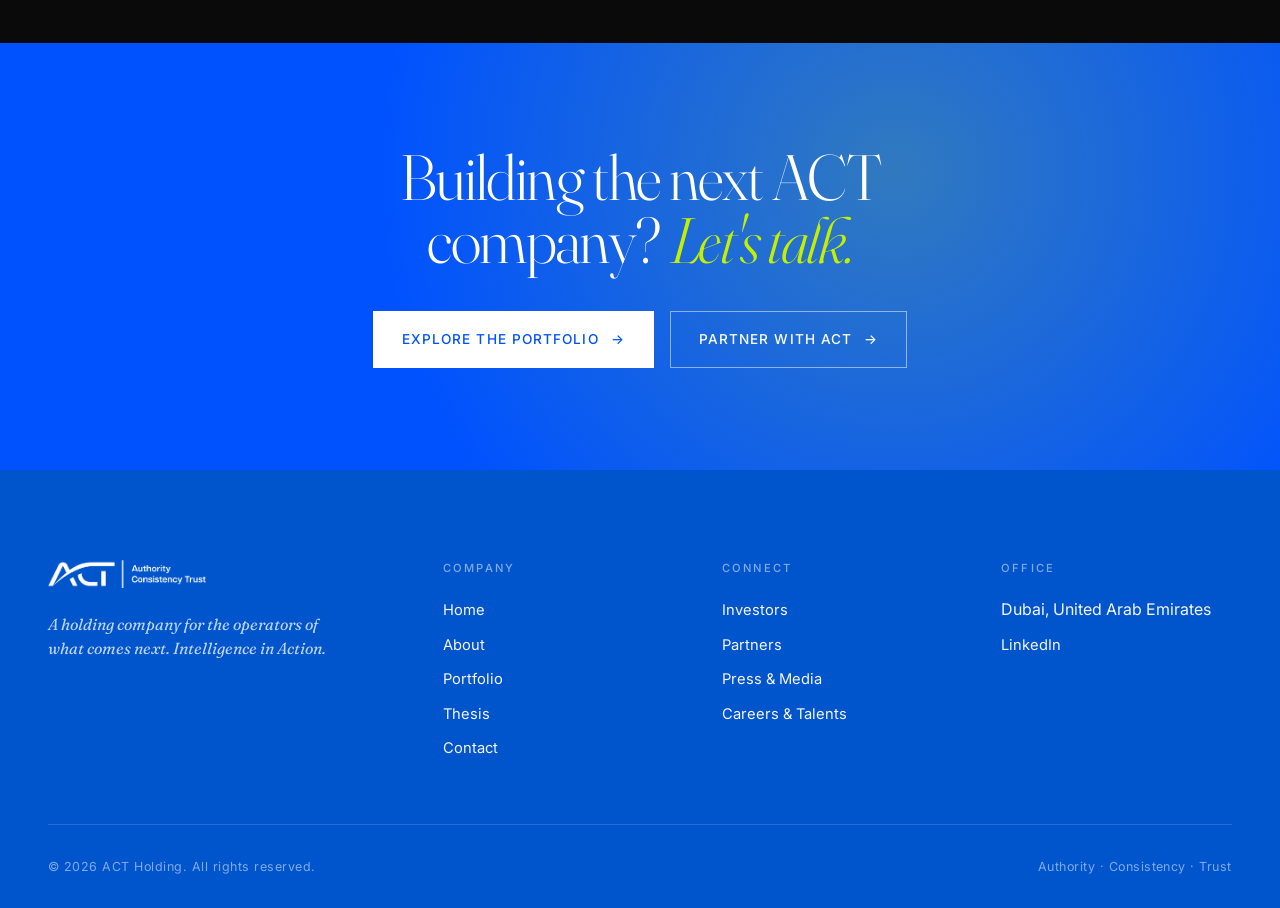
==== commit 2a9f35cf: "Update index.html" ====
--- a/index.html
+++ b/index.html
@@ -15,8 +15,10 @@
 
 <nav class="nav" aria-label="Primary">
   <div class="nav-inner">
-    <a href="index.html" class="nav-logo" aria-label="ACT Holding home">
+       <a href="index.html" class="nav-logo" aria-label="ACT Holding home">
       <img src="assets/logos/act-logo-black.png" alt="ACT Holding">
+      <span class="nav-name">ACT Holding</span>
+    </a>
     </a>
     <ul class="nav-links" id="nav-links">
       <li><a href="index.html" class="current">Home</a></li>
--- a/assets/styles.css
+++ b/assets/styles.css
@@ -1236,3 +1236,27 @@
   .founder-photo img { max-width: 220px; height: 260px; }
 }
 /* ===== END FOUNDER PHOTO ===== */
+
+/* ===== PITCH LINK IN MOBILE MENU ===== */
+.nav-links-cta { display: none !important; }
+@media (max-width: 860px) {
+  .nav-links.open .nav-links-cta { display: block !important; }
+}
+@media (max-width: 860px) {
+  .nav-links.open .nav-links-cta {
+    display: block;
+    margin-top: 0.5rem;
+  }
+  .nav-links.open .nav-links-cta a {
+    background: var(--electric);
+    color: #fff !important;
+    padding: 0.85rem 1.75rem;
+    border-radius: 100px;
+    font-size: 1rem !important;
+    font-family: var(--sans) !important;
+    letter-spacing: 0.05em;
+    text-transform: uppercase;
+  }
+}
+/* ===== END PITCH LINK IN MOBILE MENU ===== */
+
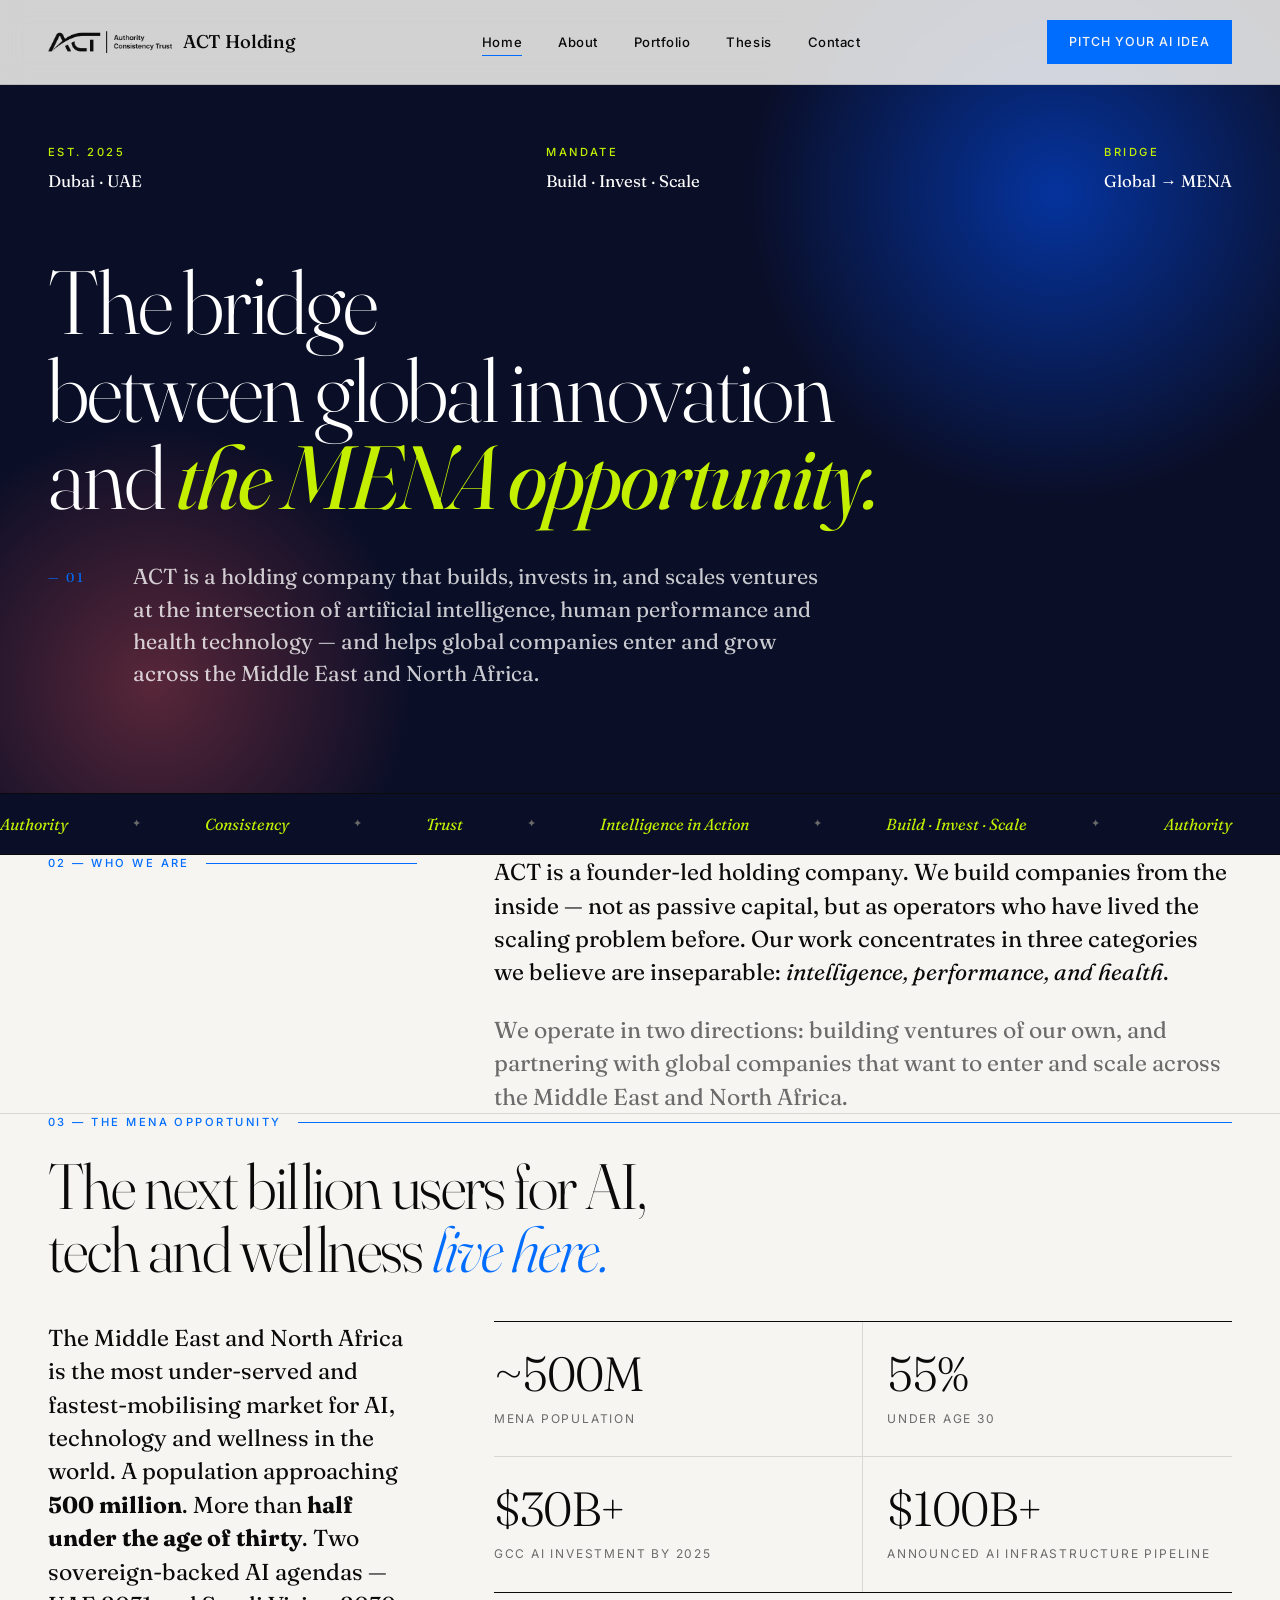
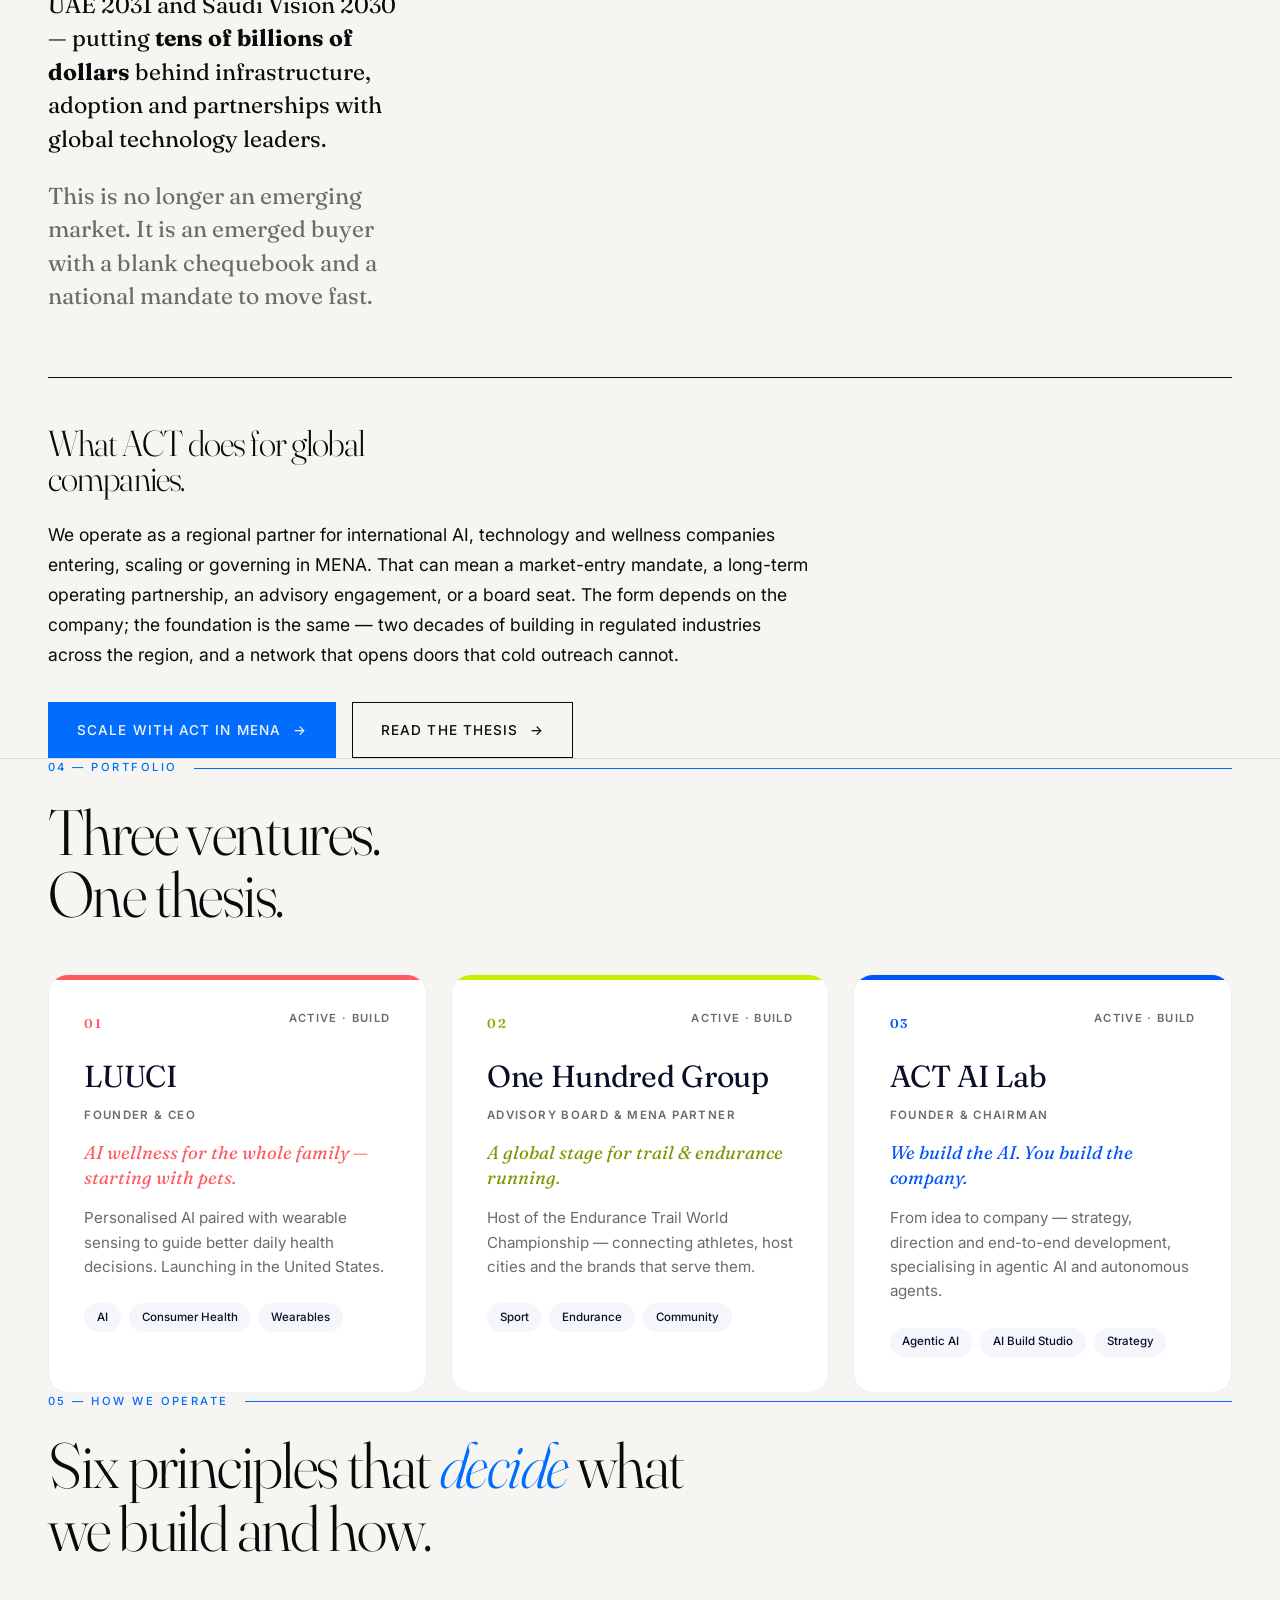
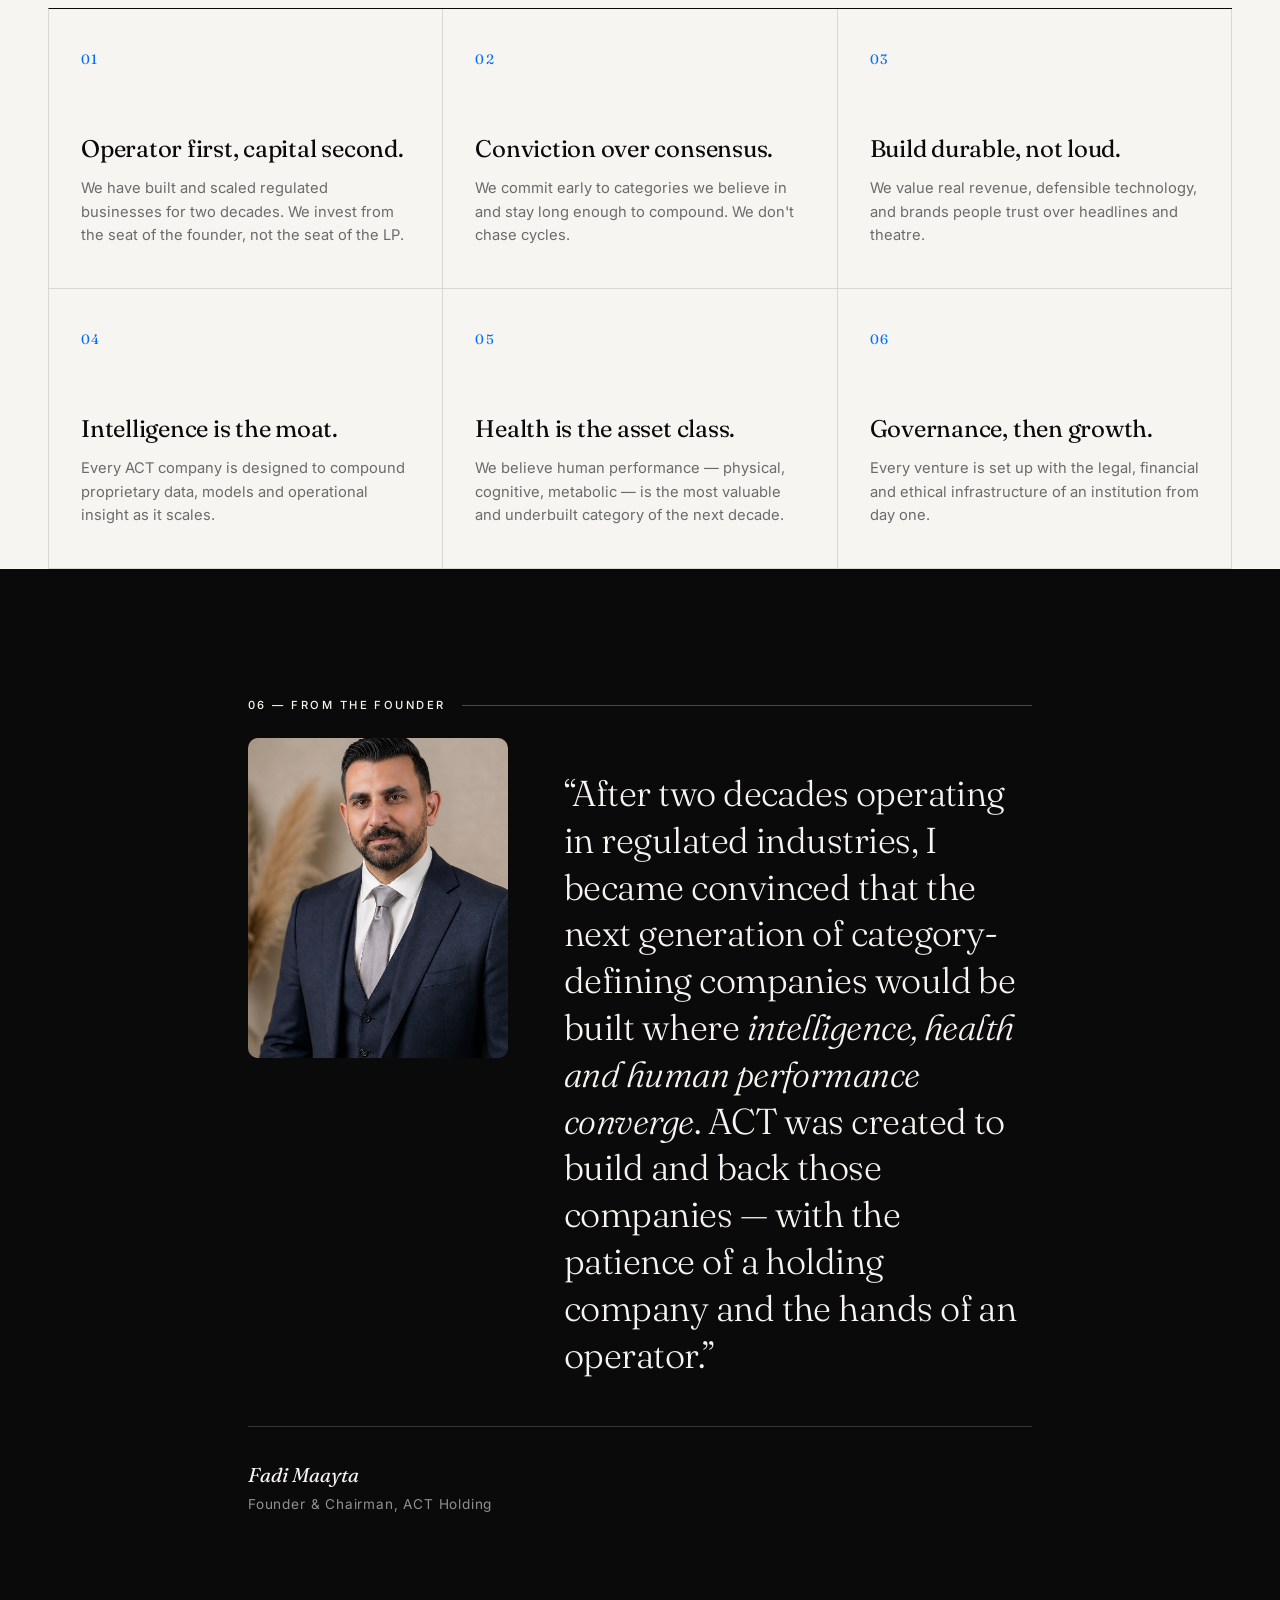
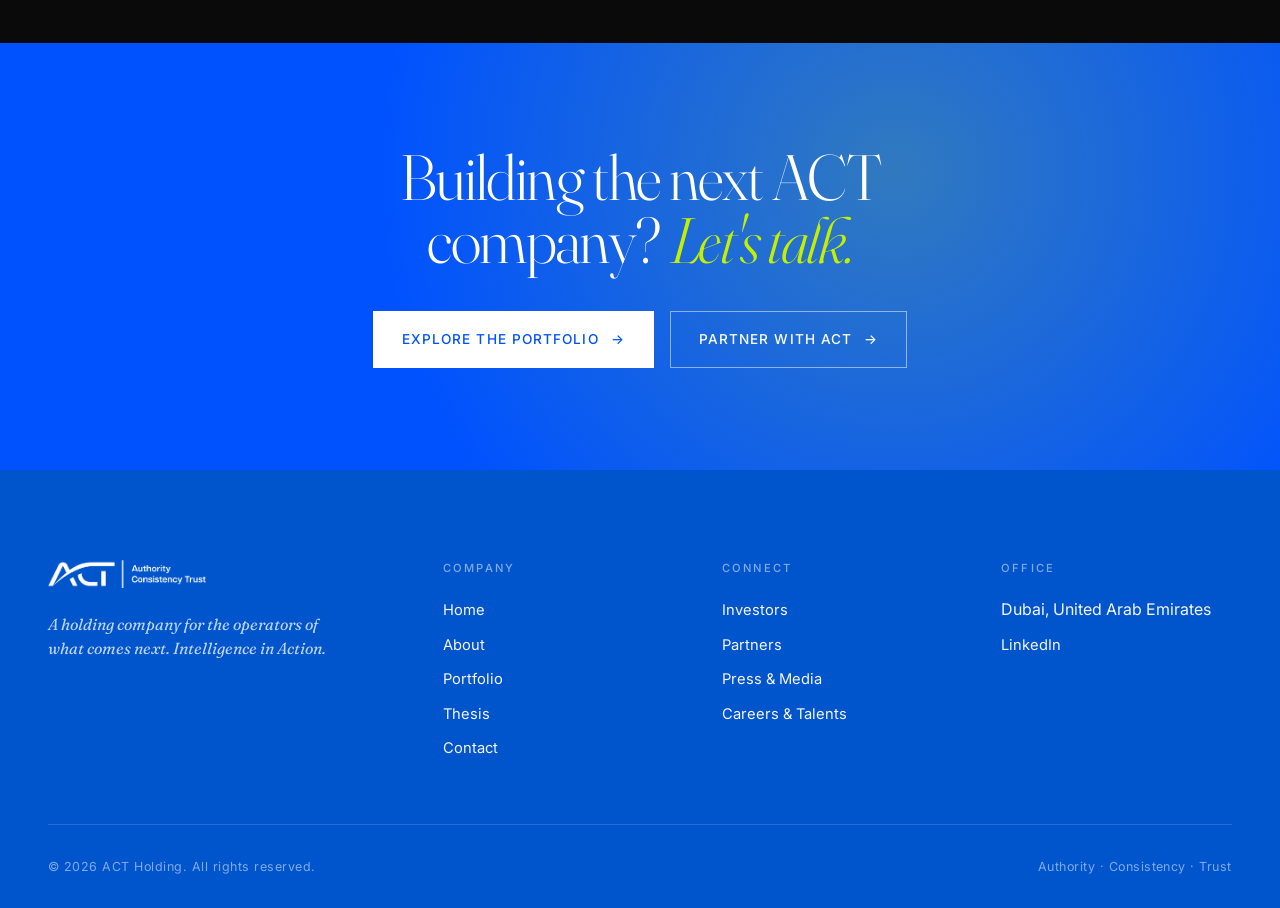
==== commit c9cdc3d4: "Update index.html" ====
--- a/index.html
+++ b/index.html
@@ -18,7 +18,6 @@
        <a href="index.html" class="nav-logo" aria-label="ACT Holding home">
       <img src="assets/logos/act-logo-black.png" alt="ACT Holding">
       <span class="nav-name">ACT Holding</span>
-    </a>
     </a>
     <ul class="nav-links" id="nav-links">
       <li><a href="index.html" class="current">Home</a></li>
--- a/assets/styles.css
+++ b/assets/styles.css
@@ -1260,3 +1260,22 @@
 }
 /* ===== END PITCH LINK IN MOBILE MENU ===== */
 
+/* ===== NAV COMPANY NAME ===== */
+.nav-logo {
+  display: flex;
+  align-items: center;
+  gap: 0.7rem;
+}
+.nav-name {
+  font-family: var(--serif);
+  font-weight: 500;
+  font-size: 1.15rem;
+  letter-spacing: -0.01em;
+  color: var(--black);
+  white-space: nowrap;
+}
+@media (max-width: 480px) {
+  .nav-name { font-size: 1rem; }
+}
+/* ===== END NAV COMPANY NAME ===== */
+
